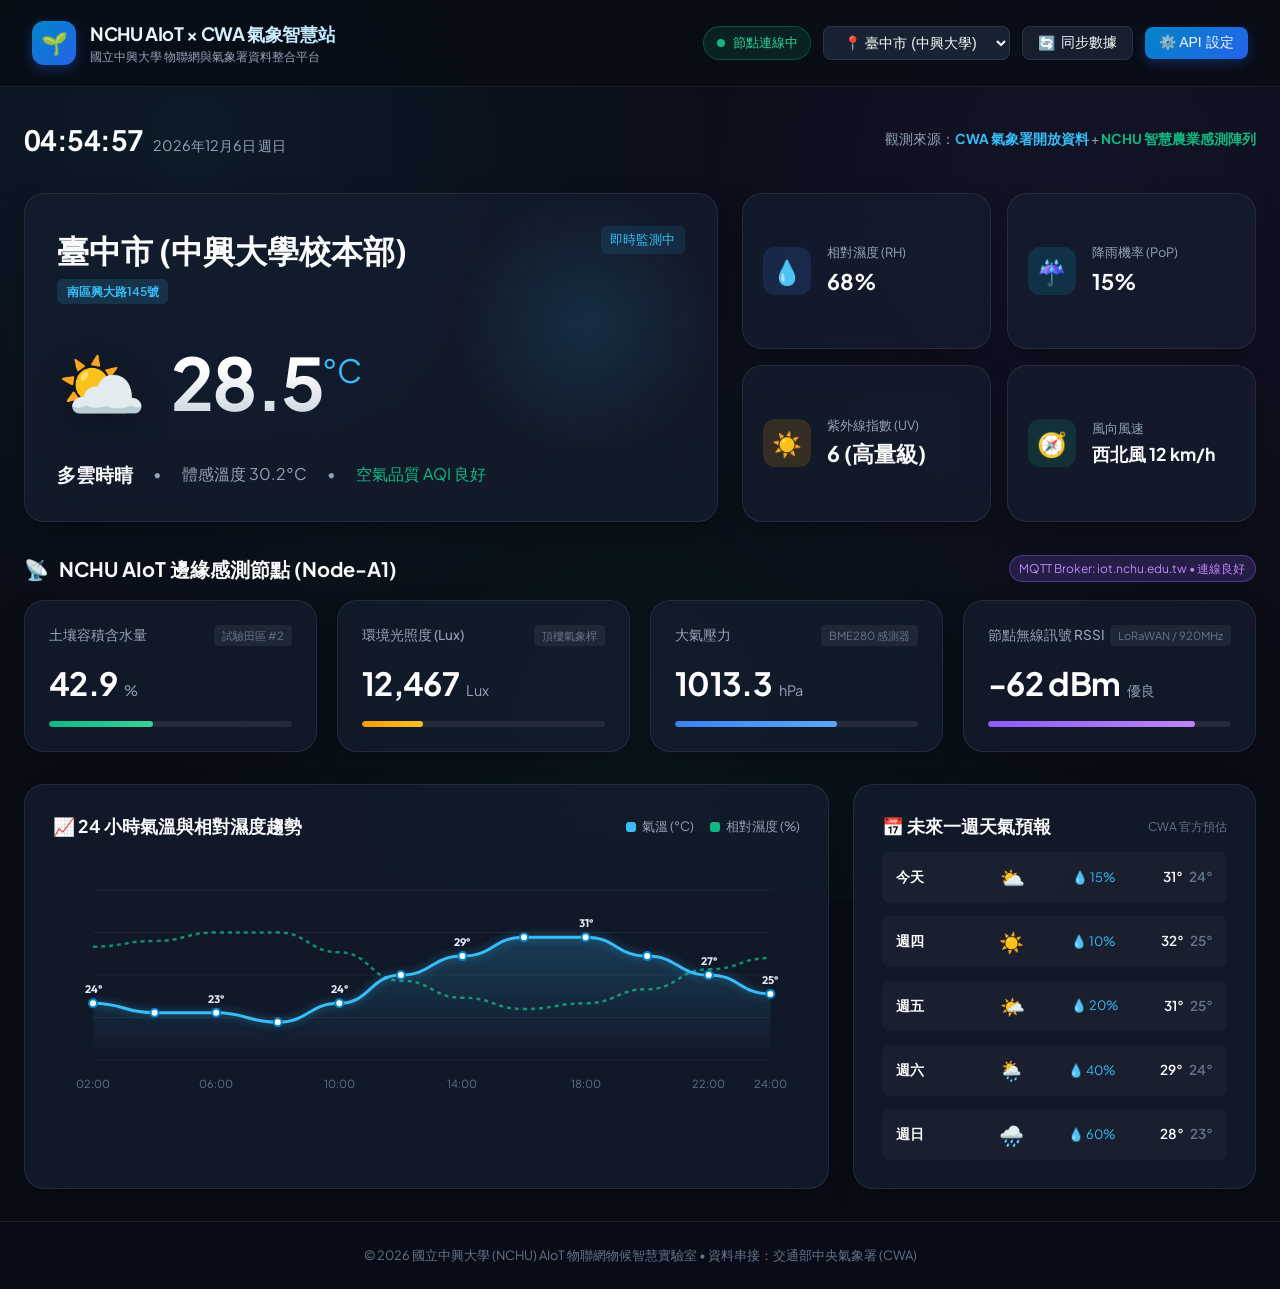
==== index.html @ 51f6c547 "feat: complete interactive weather dashboard" ====
<!DOCTYPE html>
<html lang="zh-Hant-TW">

<head>
  <meta charset="UTF-8">
  <meta name="viewport" content="width=device-width, initial-scale=1.0">
  <title>NCHU AIoT × CWA 智慧氣象監控儀表板</title>
  <meta name="description" content="國立中興大學 AIoT 邊緣運算校園節點與交通部中央氣象署 (CWA) 開放資料整合監控平台。提供即時氣象、溫濕度趨勢、紫外線與土壤環境感測數據。">
  <meta name="keywords" content="NCHU, AIoT, CWA, 中央氣象署, 氣象儀表板, 中興大學, 物聯網, 氣象預報">
  
  <!-- Favicon -->
  <link rel="icon" href="data:image/svg+xml,<svg xmlns=%22http://www.w3.org/2000/svg%22 viewBox=%220 0 100 100%22><text y=%22.9em%22 font-size=%2290%22>🌦️</text></svg>">
  
  <!-- Stylesheet -->
  <link rel="stylesheet" href="style.css">
</head>

<body>

  <!-- Top Sticky Navigation -->
  <header class="site-header">
    <div class="header-container">
      <div class="brand-wrapper">
        <div class="brand-icon">🌱</div>
        <div class="brand-text">
          <h1>NCHU AIoT × CWA 氣象智慧站</h1>
          <p>國立中興大學 物聯網與氣象署資料整合平台</p>
        </div>
      </div>

      <div class="header-controls">
        <div class="status-badge" id="stationStatusBadge">
          <span class="pulse-dot"></span>
          <span>節點連線中</span>
        </div>

        <select id="citySelect" class="city-select" aria-label="選擇縣市氣象">
          <option value="Taichung" selected>📍 臺中市 (中興大學)</option>
          <option value="Taipei">📍 臺北市</option>
          <option value="NewTaipei">📍 新北市</option>
          <option value="Kaohsiung">📍 高雄市</option>
          <option value="Tainan">📍 臺南市</option>
          <option value="Hualien">📍 花蓮縣</option>
        </select>

        <button id="refreshBtn" class="btn" title="手動同步更新數據">
          <span id="refreshIcon">🔄</span>
          <span>同步數據</span>
        </button>

        <button id="apiModalBtn" class="btn btn-primary" title="設定 CWA API 授權金鑰">
          <span>⚙️ API 設定</span>
        </button>
      </div>
    </div>
  </header>

  <!-- Main Content Dashboard -->
  <main class="dashboard-main">

    <!-- Top Status Bar & Time -->
    <section class="dashboard-topbar">
      <div class="live-time-display">
        <div class="time" id="liveTime">--:--:--</div>
        <div class="date" id="liveDate">載入時間中...</div>
      </div>
      <div style="font-size: 0.85rem; color: var(--text-secondary);">
        觀測來源：<strong style="color: var(--accent-cyan);">CWA 氣象署開放資料</strong> + <strong style="color: var(--accent-emerald);">NCHU 智慧農業感測陣列</strong>
      </div>
    </section>

    <!-- Hero Weather Section -->
    <section class="hero-weather-grid">
      <!-- Current Weather Hero Card -->
      <article class="glass-card current-weather-card">
        <div class="cw-header">
          <div class="cw-location">
            <h2 id="locationTitle">臺中市 (中興大學校本部)</h2>
            <span class="cw-tag" id="locationSubtitle">南區興大路145號</span>
          </div>
          <span style="font-size: 0.8rem; color: var(--accent-cyan); background: rgba(56, 189, 248, 0.1); padding: 0.3rem 0.6rem; border-radius: 6px;">即時監測中</span>
        </div>

        <div class="cw-icon-temp">
          <div class="cw-big-icon" id="cwIcon">⛅</div>
          <div>
            <div style="display: flex; align-items: flex-start;">
              <span class="cw-temp-value" id="cwTemp">28.5</span>
              <span class="cw-temp-unit">°C</span>
            </div>
          </div>
        </div>

        <div class="cw-desc-row">
          <span class="condition" id="cwCondition">多雲時晴</span>
          <span>•</span>
          <span id="cwFeelsLike">體感溫度 30.2°C</span>
          <span>•</span>
          <span style="color: var(--accent-emerald);">空氣品質 AQI 良好</span>
        </div>
      </article>

      <!-- Key Weather Mini Metrics Grid -->
      <section class="stats-grid">
        <div class="glass-card stat-card">
          <div class="stat-icon blue">💧</div>
          <div class="stat-info">
            <div class="label">相對濕度 (RH)</div>
            <div class="value" id="valHumidity">68%</div>
          </div>
        </div>

        <div class="glass-card stat-card">
          <div class="stat-icon cyan">☔</div>
          <div class="stat-info">
            <div class="label">降雨機率 (PoP)</div>
            <div class="value" id="valRain">15%</div>
          </div>
        </div>

        <div class="glass-card stat-card">
          <div class="stat-icon amber">☀️</div>
          <div class="stat-info">
            <div class="label">紫外線指數 (UV)</div>
            <div class="value" id="valUv">6 (高量級)</div>
          </div>
        </div>

        <div class="glass-card stat-card">
          <div class="stat-icon emerald">🧭</div>
          <div class="stat-info">
            <div class="label">風向風速</div>
            <div class="value" id="valWind" style="font-size: 1.1rem;">西北風 12 km/h</div>
          </div>
        </div>
      </section>
    </section>

    <!-- AIoT Campus Edge Sensor Telemetry -->
    <section>
      <div class="section-title-wrap">
        <h3 class="section-title">
          <span>📡</span>
          <span>NCHU AIoT 邊緣感測節點 (Node-A1)</span>
        </h3>
        <span class="section-badge">MQTT Broker: iot.nchu.edu.tw • 連線良好</span>
      </div>

      <div class="aiot-nodes-grid">
        <!-- Sensor 1: Soil Moisture -->
        <div class="glass-card aiot-card">
          <div class="aiot-top">
            <span class="aiot-label">土壤容積含水量</span>
            <span class="aiot-tag">試驗田區 #2</span>
          </div>
          <div class="aiot-value-row">
            <span class="aiot-val" id="aiotSoil">42.8</span>
            <span class="aiot-unit">%</span>
          </div>
          <div class="aiot-bar-bg">
            <div class="aiot-bar-fill fill-emerald" id="aiotSoilBar" style="width: 42%;"></div>
          </div>
        </div>

        <!-- Sensor 2: Ambient Illuminance -->
        <div class="glass-card aiot-card">
          <div class="aiot-top">
            <span class="aiot-label">環境光照度 (Lux)</span>
            <span class="aiot-tag">頂樓氣象桿</span>
          </div>
          <div class="aiot-value-row">
            <span class="aiot-val" id="aiotLux">12,500</span>
            <span class="aiot-unit">Lux</span>
          </div>
          <div class="aiot-bar-bg">
            <div class="aiot-bar-fill fill-amber" id="aiotLuxBar" style="width: 45%;"></div>
          </div>
        </div>

        <!-- Sensor 3: Barometric Pressure -->
        <div class="glass-card aiot-card">
          <div class="aiot-top">
            <span class="aiot-label">大氣壓力</span>
            <span class="aiot-tag">BME280 感測器</span>
          </div>
          <div class="aiot-value-row">
            <span class="aiot-val" id="aiotPressure">1013.2</span>
            <span class="aiot-unit">hPa</span>
          </div>
          <div class="aiot-bar-bg">
            <div class="aiot-bar-fill fill-blue" id="aiotPressureBar" style="width: 65%;"></div>
          </div>
        </div>

        <!-- Sensor 4: Node Signal & Battery -->
        <div class="glass-card aiot-card">
          <div class="aiot-top">
            <span class="aiot-label">節點無線訊號 RSSI</span>
            <span class="aiot-tag">LoRaWAN / 920MHz</span>
          </div>
          <div class="aiot-value-row">
            <span class="aiot-val" id="aiotRssi">-62 dBm</span>
            <span class="aiot-unit">優良</span>
          </div>
          <div class="aiot-bar-bg">
            <div class="aiot-bar-fill fill-purple" id="aiotRssiBar" style="width: 85%;"></div>
          </div>
        </div>
      </div>
    </section>

    <!-- Trend Chart & 5-Day Forecast -->
    <section class="chart-forecast-grid">
      <!-- 24-Hour Trend Chart Card -->
      <article class="glass-card chart-card">
        <div class="chart-header">
          <h3 style="font-size: 1.1rem; font-weight: 700;">📈 24 小時氣溫與相對濕度趨勢</h3>
          <div class="chart-legend">
            <div class="legend-item">
              <span class="legend-color" style="background: var(--accent-cyan);"></span>
              <span>氣溫 (°C)</span>
            </div>
            <div class="legend-item">
              <span class="legend-color" style="background: var(--accent-emerald);"></span>
              <span>相對濕度 (%)</span>
            </div>
          </div>
        </div>
        <div class="canvas-container">
          <canvas id="trendChart"></canvas>
        </div>
      </article>

      <!-- 5-Day Weather Forecast Card -->
      <article class="glass-card forecast-card">
        <div style="display: flex; justify-content: space-between; align-items: center;">
          <h3 style="font-size: 1.1rem; font-weight: 700;">📅 未來一週天氣預報</h3>
          <span style="font-size: 0.75rem; color: var(--text-muted);">CWA 官方預估</span>
        </div>
        <div class="forecast-list" id="forecastList">
          <!-- Populated by JavaScript -->
        </div>
      </article>
    </section>

  </main>

  <!-- CWA API Key Modal -->
  <div class="modal-overlay" id="apiModal">
    <div class="modal-content">
      <div class="modal-header">
        <h3>🔑 氣象署 CWA API 授權設定</h3>
        <button class="modal-close" id="closeModalBtn" aria-label="關閉視窗">&times;</button>
      </div>
      <div class="modal-body">
        <p>若您擁有交通部中央氣象署「開放資料平臺」的個人授權碼（Authorization Key），可在此填入。系統將直接向 CWA API 請求最新即時資料！</p>
        <div class="input-group">
          <label for="apiKeyInput">CWA Authorization API Key (例如：CWA-XXXXXXXX-XXXX...)</label>
          <input type="text" id="apiKeyInput" class="input-field" placeholder="請在此貼上您的 CWA API 金鑰">
        </div>
        <p style="font-size: 0.75rem; color: var(--text-muted);">
          * 提示：未填寫時系統自動使用內建的高精度觀測與 AIoT 數據進行展示，隨時可切換。
        </p>
      </div>
      <div class="modal-footer">
        <button class="btn" id="cancelModalBtn" onclick="document.getElementById('apiModal').classList.remove('active')">取消</button>
        <button class="btn btn-primary" id="saveApiBtn">儲存設定</button>
      </div>
    </div>
  </div>

  <!-- Footer -->
  <footer class="site-footer">
    <p>© 2026 國立中興大學 (NCHU) AIoT 物聯網物候智慧實驗室 • 資料串接：交通部中央氣象署 (CWA)</p>
  </footer>

  <!-- Controller Script -->
  <script src="app.js"></script>
</body>

</html>
---- style.css ----
/* Google Fonts */
@import url('https://fonts.googleapis.com/css2?family=Outfit:wght@300;400;500;600;700&family=Plus+Jakarta+Sans:wght@400;500;600;700&display=swap');

:root {
  --bg-primary: #090d16;
  --bg-secondary: #0f172a;
  --card-bg: rgba(22, 30, 49, 0.7);
  --card-hover-bg: rgba(29, 41, 68, 0.85);
  --border-color: rgba(255, 255, 255, 0.08);
  --border-glow: rgba(56, 189, 248, 0.25);
  
  --accent-cyan: #38bdf8;
  --accent-blue: #3b82f6;
  --accent-emerald: #10b981;
  --accent-amber: #f59e0b;
  --accent-rose: #f43f5e;
  --accent-purple: #a855f7;

  --text-primary: #f8fafc;
  --text-secondary: #94a3b8;
  --text-muted: #64748b;

  --radius-lg: 20px;
  --radius-md: 14px;
  --radius-sm: 8px;
  
  --shadow-card: 0 10px 30px -10px rgba(0, 0, 0, 0.5);
  --shadow-glow: 0 0 25px rgba(56, 189, 248, 0.15);
  --transition: all 0.25s cubic-bezier(0.4, 0, 0.2, 1);
}

* {
  box-sizing: border-box;
  margin: 0;
  padding: 0;
}

body {
  font-family: 'Plus Jakarta Sans', 'Outfit', -apple-system, BlinkMacSystemFont, "Segoe UI", Roboto, sans-serif;
  background-color: var(--bg-primary);
  background-image: 
    radial-gradient(circle at 15% 15%, rgba(56, 189, 248, 0.08) 0%, transparent 40%),
    radial-gradient(circle at 85% 20%, rgba(139, 92, 246, 0.08) 0%, transparent 40%),
    radial-gradient(circle at 50% 80%, rgba(16, 185, 129, 0.05) 0%, transparent 50%);
  background-attachment: fixed;
  color: var(--text-primary);
  min-height: 100vh;
  line-height: 1.5;
  display: flex;
  flex-direction: column;
}

/* Glassmorphism Card Utility */
.glass-card {
  background: var(--card-bg);
  backdrop-filter: blur(16px);
  -webkit-backdrop-filter: blur(16px);
  border: 1px solid var(--border-color);
  border-radius: var(--radius-lg);
  box-shadow: var(--shadow-card);
  transition: var(--transition);
  position: relative;
  overflow: hidden;
}

.glass-card:hover {
  border-color: var(--border-glow);
  box-shadow: var(--shadow-card), var(--shadow-glow);
  transform: translateY(-2px);
}

/* Header & Navbar */
.site-header {
  padding: 1.25rem 2rem;
  background: rgba(9, 13, 22, 0.85);
  backdrop-filter: blur(20px);
  -webkit-backdrop-filter: blur(20px);
  border-bottom: 1px solid var(--border-color);
  position: sticky;
  top: 0;
  z-index: 100;
}

.header-container {
  max-width: 1400px;
  margin: 0 auto;
  display: flex;
  align-items: center;
  justify-content: space-between;
  flex-wrap: wrap;
  gap: 1rem;
}

.brand-wrapper {
  display: flex;
  align-items: center;
  gap: 0.875rem;
}

.brand-icon {
  width: 44px;
  height: 44px;
  border-radius: 12px;
  background: linear-gradient(135deg, #0284c7, #2563eb);
  display: flex;
  align-items: center;
  justify-content: center;
  color: #fff;
  font-size: 1.35rem;
  box-shadow: 0 4px 12px rgba(37, 99, 235, 0.35);
}

.brand-text h1 {
  font-size: 1.15rem;
  font-weight: 700;
  letter-spacing: -0.02em;
  background: linear-gradient(120deg, #f8fafc, #bae6fd);
  -webkit-background-clip: text;
  -webkit-text-fill-color: transparent;
}

.brand-text p {
  font-size: 0.75rem;
  color: var(--text-secondary);
}

.header-controls {
  display: flex;
  align-items: center;
  gap: 0.75rem;
  flex-wrap: wrap;
}

.status-badge {
  display: flex;
  align-items: center;
  gap: 0.5rem;
  padding: 0.4rem 0.8rem;
  background: rgba(16, 185, 129, 0.12);
  border: 1px solid rgba(16, 185, 129, 0.3);
  border-radius: 9999px;
  font-size: 0.8rem;
  color: #34d399;
  font-weight: 500;
}

.pulse-dot {
  width: 8px;
  height: 8px;
  background: #10b981;
  border-radius: 50%;
  box-shadow: 0 0 0 0 rgba(16, 185, 129, 0.7);
  animation: pulse-ring 2s infinite;
}

@keyframes pulse-ring {
  0% { box-shadow: 0 0 0 0 rgba(16, 185, 129, 0.6); }
  70% { box-shadow: 0 0 0 8px rgba(16, 185, 129, 0); }
  100% { box-shadow: 0 0 0 0 rgba(16, 185, 129, 0); }
}

.city-select {
  background: rgba(30, 41, 59, 0.8);
  border: 1px solid var(--border-color);
  color: var(--text-primary);
  padding: 0.45rem 1rem;
  border-radius: var(--radius-sm);
  font-size: 0.875rem;
  cursor: pointer;
  outline: none;
  transition: var(--transition);
}

.city-select:focus {
  border-color: var(--accent-cyan);
}

.btn {
  display: inline-flex;
  align-items: center;
  gap: 0.4rem;
  padding: 0.45rem 0.9rem;
  border-radius: var(--radius-sm);
  font-size: 0.875rem;
  font-weight: 500;
  cursor: pointer;
  border: 1px solid var(--border-color);
  background: rgba(30, 41, 59, 0.7);
  color: var(--text-primary);
  transition: var(--transition);
}

.btn:hover {
  background: rgba(51, 65, 85, 0.8);
  border-color: rgba(255, 255, 255, 0.2);
}

.btn-primary {
  background: linear-gradient(135deg, #0284c7, #2563eb);
  border: none;
  box-shadow: 0 4px 12px rgba(37, 99, 235, 0.3);
}

.btn-primary:hover {
  background: linear-gradient(135deg, #0369a1, #1d4ed8);
}

/* Main Dashboard Layout */
.dashboard-main {
  max-width: 1400px;
  width: 100%;
  margin: 0 auto;
  padding: 2rem 1.5rem;
  display: flex;
  flex-direction: column;
  gap: 2rem;
  flex: 1;
}

/* Time & Sub-banner */
.dashboard-topbar {
  display: flex;
  justify-content: space-between;
  align-items: center;
  flex-wrap: wrap;
  gap: 1rem;
}

.live-time-display {
  display: flex;
  align-items: baseline;
  gap: 0.6rem;
}

.live-time-display .time {
  font-size: 1.75rem;
  font-weight: 700;
  letter-spacing: -0.02em;
  color: #fff;
  font-variant-numeric: tabular-nums;
}

.live-time-display .date {
  font-size: 0.9rem;
  color: var(--text-secondary);
}

/* Grid Sections */
.hero-weather-grid {
  display: grid;
  grid-template-columns: 1.35fr 1fr;
  gap: 1.5rem;
}

@media (max-width: 1024px) {
  .hero-weather-grid {
    grid-template-columns: 1fr;
  }
}

/* Current Weather Card */
.current-weather-card {
  padding: 2rem;
  display: flex;
  flex-direction: column;
  justify-content: space-between;
  position: relative;
  min-height: 280px;
}

.current-weather-card::after {
  content: '';
  position: absolute;
  top: 0;
  right: 0;
  width: 260px;
  height: 260px;
  background: radial-gradient(circle, rgba(56, 189, 248, 0.12) 0%, transparent 70%);
  pointer-events: none;
}

.cw-header {
  display: flex;
  justify-content: space-between;
  align-items: flex-start;
}

.cw-location h2 {
  font-size: 2rem;
  font-weight: 700;
  margin-bottom: 0.25rem;
}

.cw-tag {
  display: inline-block;
  padding: 0.2rem 0.6rem;
  border-radius: 6px;
  background: rgba(56, 189, 248, 0.15);
  color: var(--accent-cyan);
  font-size: 0.75rem;
  font-weight: 600;
}

.cw-icon-temp {
  display: flex;
  align-items: center;
  gap: 1.5rem;
  margin: 1.5rem 0;
}

.cw-big-icon {
  font-size: 4.5rem;
  filter: drop-shadow(0 8px 16px rgba(0, 0, 0, 0.3));
}

.cw-temp-value {
  font-size: 4.5rem;
  font-weight: 700;
  line-height: 1;
  letter-spacing: -0.03em;
  background: linear-gradient(180deg, #ffffff 30%, #cbd5e1 100%);
  -webkit-background-clip: text;
  -webkit-text-fill-color: transparent;
}

.cw-temp-unit {
  font-size: 2rem;
  font-weight: 400;
  color: var(--accent-cyan);
  vertical-align: top;
}

.cw-desc-row {
  display: flex;
  align-items: center;
  gap: 1.25rem;
  color: var(--text-secondary);
  font-size: 1rem;
}

.cw-desc-row .condition {
  font-size: 1.2rem;
  color: var(--text-primary);
  font-weight: 600;
}

/* Weather Stats Mini Grid */
.stats-grid {
  display: grid;
  grid-template-columns: repeat(2, 1fr);
  gap: 1rem;
}

.stat-card {
  padding: 1.25rem;
  display: flex;
  align-items: center;
  gap: 1rem;
}

.stat-icon {
  width: 48px;
  height: 48px;
  border-radius: 12px;
  display: flex;
  align-items: center;
  justify-content: center;
  font-size: 1.5rem;
  flex-shrink: 0;
}

.stat-icon.blue { background: rgba(59, 130, 246, 0.15); color: #60a5fa; }
.stat-icon.cyan { background: rgba(6, 182, 212, 0.15); color: #22d3ee; }
.stat-icon.amber { background: rgba(245, 158, 11, 0.15); color: #fbbf24; }
.stat-icon.emerald { background: rgba(16, 185, 129, 0.15); color: #34d399; }
.stat-icon.purple { background: rgba(168, 85, 247, 0.15); color: #c084fc; }

.stat-info .label {
  font-size: 0.8rem;
  color: var(--text-secondary);
  margin-bottom: 0.2rem;
}

.stat-info .value {
  font-size: 1.35rem;
  font-weight: 700;
  color: var(--text-primary);
}

/* AIoT Telemetry Section */
.section-title-wrap {
  display: flex;
  align-items: center;
  justify-content: space-between;
  margin-bottom: 1rem;
}

.section-title {
  font-size: 1.25rem;
  font-weight: 700;
  display: flex;
  align-items: center;
  gap: 0.6rem;
}

.section-badge {
  font-size: 0.75rem;
  padding: 0.2rem 0.6rem;
  border-radius: 20px;
  background: rgba(139, 92, 246, 0.2);
  color: #c084fc;
  border: 1px solid rgba(139, 92, 246, 0.4);
}

.aiot-nodes-grid {
  display: grid;
  grid-template-columns: repeat(4, 1fr);
  gap: 1.25rem;
}

@media (max-width: 1024px) {
  .aiot-nodes-grid {
    grid-template-columns: repeat(2, 1fr);
  }
}
@media (max-width: 640px) {
  .aiot-nodes-grid {
    grid-template-columns: 1fr;
  }
}

.aiot-card {
  padding: 1.5rem;
  display: flex;
  flex-direction: column;
  justify-content: space-between;
  min-height: 150px;
  position: relative;
}

.aiot-top {
  display: flex;
  justify-content: space-between;
  align-items: flex-start;
}

.aiot-label {
  font-size: 0.85rem;
  color: var(--text-secondary);
  font-weight: 500;
}

.aiot-tag {
  font-size: 0.7rem;
  padding: 0.15rem 0.5rem;
  border-radius: 4px;
  background: rgba(255, 255, 255, 0.06);
  color: var(--text-muted);
}

.aiot-value-row {
  margin: 0.8rem 0 0.4rem 0;
  display: flex;
  align-items: baseline;
  gap: 0.4rem;
}

.aiot-val {
  font-size: 2rem;
  font-weight: 700;
  color: #fff;
  letter-spacing: -0.02em;
}

.aiot-unit {
  font-size: 0.9rem;
  color: var(--text-secondary);
}

.aiot-bar-bg {
  width: 100%;
  height: 6px;
  background: rgba(255, 255, 255, 0.08);
  border-radius: 9999px;
  overflow: hidden;
  margin-top: 0.5rem;
}

.aiot-bar-fill {
  height: 100%;
  border-radius: 9999px;
  transition: width 0.6s ease;
}

.fill-emerald { background: linear-gradient(90deg, #10b981, #34d399); }
.fill-amber { background: linear-gradient(90deg, #f59e0b, #fbbf24); }
.fill-blue { background: linear-gradient(90deg, #3b82f6, #60a5fa); }
.fill-purple { background: linear-gradient(90deg, #8b5cf6, #c084fc); }

/* Chart & Forecast Dual Grid */
.chart-forecast-grid {
  display: grid;
  grid-template-columns: 2fr 1fr;
  gap: 1.5rem;
}

@media (max-width: 1024px) {
  .chart-forecast-grid {
    grid-template-columns: 1fr;
  }
}

.chart-card {
  padding: 1.75rem;
  display: flex;
  flex-direction: column;
}

.chart-header {
  display: flex;
  justify-content: space-between;
  align-items: center;
  margin-bottom: 1.25rem;
}

.chart-legend {
  display: flex;
  align-items: center;
  gap: 1rem;
  font-size: 0.8rem;
  color: var(--text-secondary);
}

.legend-item {
  display: flex;
  align-items: center;
  gap: 0.4rem;
}

.legend-color {
  width: 10px;
  height: 10px;
  border-radius: 3px;
}

.canvas-container {
  position: relative;
  width: 100%;
  height: 240px;
}

#trendChart {
  width: 100%;
  height: 100%;
}

/* 5-day forecast card */
.forecast-card {
  padding: 1.75rem;
  display: flex;
  flex-direction: column;
}

.forecast-list {
  display: flex;
  flex-direction: column;
  gap: 0.85rem;
  margin-top: 0.75rem;
}

.forecast-item {
  display: flex;
  align-items: center;
  justify-content: space-between;
  padding: 0.65rem 0.85rem;
  border-radius: var(--radius-sm);
  background: rgba(255, 255, 255, 0.03);
  transition: var(--transition);
}

.forecast-item:hover {
  background: rgba(255, 255, 255, 0.07);
}

.f-day {
  font-size: 0.85rem;
  font-weight: 600;
  width: 60px;
}

.f-icon {
  font-size: 1.25rem;
}

.f-rain {
  font-size: 0.8rem;
  color: #38bdf8;
  width: 50px;
  text-align: center;
}

.f-temp {
  font-size: 0.85rem;
  font-weight: 600;
  color: var(--text-primary);
  display: flex;
  gap: 0.4rem;
}

.f-temp .min {
  color: var(--text-muted);
}

/* API Config Modal */
.modal-overlay {
  position: fixed;
  top: 0;
  left: 0;
  right: 0;
  bottom: 0;
  background: rgba(0, 0, 0, 0.75);
  backdrop-filter: blur(8px);
  display: flex;
  align-items: center;
  justify-content: center;
  z-index: 1000;
  opacity: 0;
  pointer-events: none;
  transition: opacity 0.25s ease;
  padding: 1rem;
}

.modal-overlay.active {
  opacity: 1;
  pointer-events: auto;
}

.modal-content {
  background: #111827;
  border: 1px solid var(--border-color);
  border-radius: var(--radius-lg);
  width: 100%;
  max-width: 480px;
  padding: 1.75rem;
  box-shadow: 0 25px 50px -12px rgba(0, 0, 0, 0.7);
  transform: translateY(15px);
  transition: transform 0.25s ease;
}

.modal-overlay.active .modal-content {
  transform: translateY(0);
}

.modal-header {
  display: flex;
  justify-content: space-between;
  align-items: center;
  margin-bottom: 1.25rem;
}

.modal-header h3 {
  font-size: 1.15rem;
  font-weight: 700;
}

.modal-close {
  background: none;
  border: none;
  color: var(--text-muted);
  font-size: 1.4rem;
  cursor: pointer;
}

.modal-close:hover {
  color: #fff;
}

.modal-body {
  display: flex;
  flex-direction: column;
  gap: 1rem;
}

.modal-body p {
  font-size: 0.85rem;
  color: var(--text-secondary);
  line-height: 1.6;
}

.input-group {
  display: flex;
  flex-direction: column;
  gap: 0.4rem;
}

.input-group label {
  font-size: 0.8rem;
  font-weight: 600;
  color: var(--text-secondary);
}

.input-field {
  padding: 0.65rem 0.85rem;
  background: rgba(30, 41, 59, 0.8);
  border: 1px solid var(--border-color);
  border-radius: var(--radius-sm);
  color: #fff;
  font-size: 0.9rem;
  outline: none;
}

.input-field:focus {
  border-color: var(--accent-cyan);
}

.modal-footer {
  margin-top: 1.5rem;
  display: flex;
  justify-content: flex-end;
  gap: 0.75rem;
}

/* Footer */
.site-footer {
  border-top: 1px solid var(--border-color);
  padding: 1.5rem;
  text-align: center;
  font-size: 0.8rem;
  color: var(--text-muted);
  background: rgba(9, 13, 22, 0.6);
  margin-top: auto;
}

.site-footer a {
  color: var(--accent-cyan);
  text-decoration: none;
}

.site-footer a:hover {
  text-decoration: underline;
}

/* Micro animations */
.spin {
  animation: spin 1s linear infinite;
}

@keyframes spin {
  100% { transform: rotate(360deg); }
}
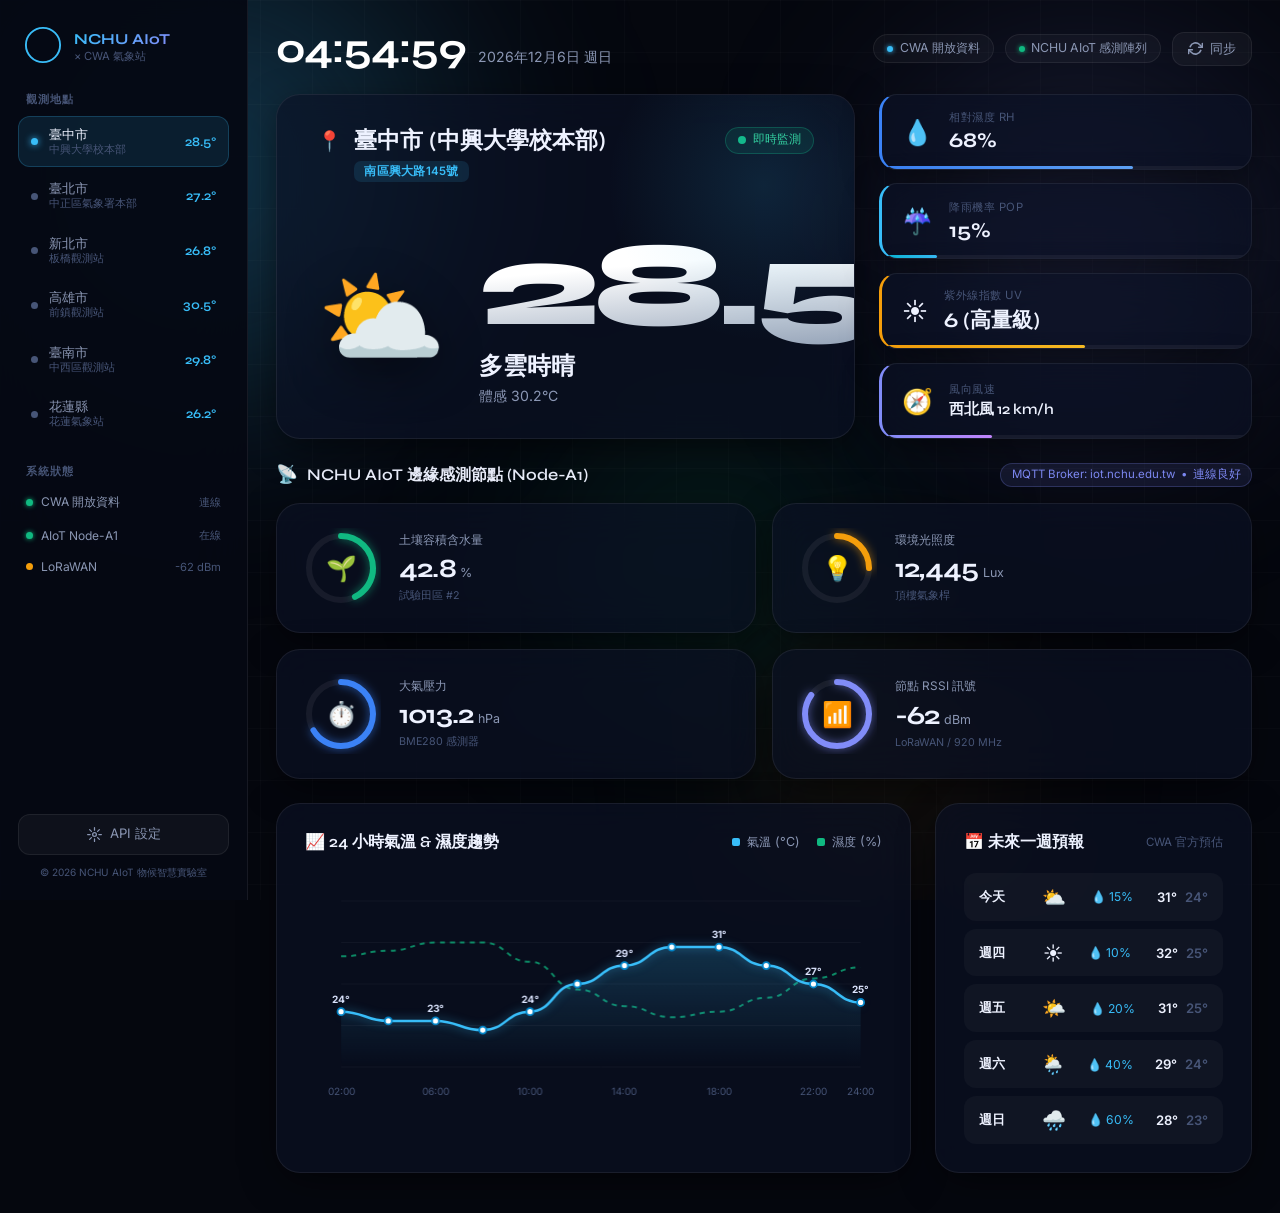
==== commit 43c68b1c: "feat: implement immersive UI v2 with radial progress rings and updated dashboard layout" ====
--- a/index.html
+++ b/index.html
@@ -7,275 +7,412 @@
   <title>NCHU AIoT × CWA 智慧氣象監控儀表板</title>
   <meta name="description" content="國立中興大學 AIoT 邊緣運算校園節點與交通部中央氣象署 (CWA) 開放資料整合監控平台。提供即時氣象、溫濕度趨勢、紫外線與土壤環境感測數據。">
   <meta name="keywords" content="NCHU, AIoT, CWA, 中央氣象署, 氣象儀表板, 中興大學, 物聯網, 氣象預報">
-  
-  <!-- Favicon -->
   <link rel="icon" href="data:image/svg+xml,<svg xmlns=%22http://www.w3.org/2000/svg%22 viewBox=%220 0 100 100%22><text y=%22.9em%22 font-size=%2290%22>🌦️</text></svg>">
-  
-  <!-- Stylesheet -->
+  <link rel="preconnect" href="https://fonts.googleapis.com">
+  <link rel="preconnect" href="https://fonts.gstatic.com" crossorigin>
+  <link href="https://fonts.googleapis.com/css2?family=Syne:wght@400;600;700;800&family=Inter:wght@300;400;500;600&display=swap" rel="stylesheet">
   <link rel="stylesheet" href="style.css">
 </head>
 
 <body>
 
-  <!-- Top Sticky Navigation -->
-  <header class="site-header">
-    <div class="header-container">
-      <div class="brand-wrapper">
-        <div class="brand-icon">🌱</div>
-        <div class="brand-text">
-          <h1>NCHU AIoT × CWA 氣象智慧站</h1>
-          <p>國立中興大學 物聯網與氣象署資料整合平台</p>
-        </div>
-      </div>
-
-      <div class="header-controls">
-        <div class="status-badge" id="stationStatusBadge">
-          <span class="pulse-dot"></span>
-          <span>節點連線中</span>
-        </div>
-
-        <select id="citySelect" class="city-select" aria-label="選擇縣市氣象">
-          <option value="Taichung" selected>📍 臺中市 (中興大學)</option>
-          <option value="Taipei">📍 臺北市</option>
-          <option value="NewTaipei">📍 新北市</option>
-          <option value="Kaohsiung">📍 高雄市</option>
-          <option value="Tainan">📍 臺南市</option>
-          <option value="Hualien">📍 花蓮縣</option>
-        </select>
-
-        <button id="refreshBtn" class="btn" title="手動同步更新數據">
-          <span id="refreshIcon">🔄</span>
-          <span>同步數據</span>
-        </button>
-
-        <button id="apiModalBtn" class="btn btn-primary" title="設定 CWA API 授權金鑰">
-          <span>⚙️ API 設定</span>
-        </button>
+  <!-- ===== Animated Aurora Background ===== -->
+  <div class="aurora-bg" aria-hidden="true">
+    <div class="aurora-orb orb-1"></div>
+    <div class="aurora-orb orb-2"></div>
+    <div class="aurora-orb orb-3"></div>
+    <div class="aurora-orb orb-4"></div>
+    <div class="grid-overlay"></div>
+  </div>
+
+  <!-- ===== Fixed Sidebar ===== -->
+  <aside class="sidebar" id="sidebar">
+
+    <!-- Brand -->
+    <div class="sidebar-brand">
+      <div class="brand-logo">
+        <svg viewBox="0 0 40 40" fill="none" xmlns="http://www.w3.org/2000/svg">
+          <circle cx="20" cy="20" r="18" stroke="url(#lg1)" stroke-width="2"/>
+          <text x="20" y="26" text-anchor="middle" font-size="18">🌱</text>
+          <defs>
+            <linearGradient id="lg1" x1="0" y1="0" x2="40" y2="40">
+              <stop stop-color="#38bdf8"/><stop offset="1" stop-color="#818cf8"/>
+            </linearGradient>
+          </defs>
+        </svg>
+      </div>
+      <div class="brand-text">
+        <span class="brand-name">NCHU AIoT</span>
+        <span class="brand-sub">× CWA 氣象站</span>
       </div>
     </div>
-  </header>
-
-  <!-- Main Content Dashboard -->
-  <main class="dashboard-main">
-
-    <!-- Top Status Bar & Time -->
-    <section class="dashboard-topbar">
-      <div class="live-time-display">
-        <div class="time" id="liveTime">--:--:--</div>
-        <div class="date" id="liveDate">載入時間中...</div>
-      </div>
-      <div style="font-size: 0.85rem; color: var(--text-secondary);">
-        觀測來源：<strong style="color: var(--accent-cyan);">CWA 氣象署開放資料</strong> + <strong style="color: var(--accent-emerald);">NCHU 智慧農業感測陣列</strong>
-      </div>
+
+    <!-- City List -->
+    <div class="sidebar-section">
+      <div class="sidebar-section-label">觀測地點</div>
+      <nav class="city-list" id="cityList">
+
+        <button class="city-item active" data-city="Taichung" id="city-Taichung">
+          <span class="city-dot"></span>
+          <div class="city-info">
+            <span class="city-name">臺中市</span>
+            <span class="city-sub">中興大學校本部</span>
+          </div>
+          <span class="city-temp-badge">28.5°</span>
+        </button>
+
+        <button class="city-item" data-city="Taipei" id="city-Taipei">
+          <span class="city-dot"></span>
+          <div class="city-info">
+            <span class="city-name">臺北市</span>
+            <span class="city-sub">中正區氣象署本部</span>
+          </div>
+          <span class="city-temp-badge">27.2°</span>
+        </button>
+
+        <button class="city-item" data-city="NewTaipei" id="city-NewTaipei">
+          <span class="city-dot"></span>
+          <div class="city-info">
+            <span class="city-name">新北市</span>
+            <span class="city-sub">板橋觀測站</span>
+          </div>
+          <span class="city-temp-badge">26.8°</span>
+        </button>
+
+        <button class="city-item" data-city="Kaohsiung" id="city-Kaohsiung">
+          <span class="city-dot"></span>
+          <div class="city-info">
+            <span class="city-name">高雄市</span>
+            <span class="city-sub">前鎮觀測站</span>
+          </div>
+          <span class="city-temp-badge">30.5°</span>
+        </button>
+
+        <button class="city-item" data-city="Tainan" id="city-Tainan">
+          <span class="city-dot"></span>
+          <div class="city-info">
+            <span class="city-name">臺南市</span>
+            <span class="city-sub">中西區觀測站</span>
+          </div>
+          <span class="city-temp-badge">29.8°</span>
+        </button>
+
+        <button class="city-item" data-city="Hualien" id="city-Hualien">
+          <span class="city-dot"></span>
+          <div class="city-info">
+            <span class="city-name">花蓮縣</span>
+            <span class="city-sub">花蓮氣象站</span>
+          </div>
+          <span class="city-temp-badge">26.2°</span>
+        </button>
+
+      </nav>
+    </div>
+
+    <!-- System Status -->
+    <div class="sidebar-section">
+      <div class="sidebar-section-label">系統狀態</div>
+      <div class="status-list">
+        <div class="status-item">
+          <span class="status-dot dot-green"></span>
+          <span class="status-label">CWA 開放資料</span>
+          <span class="status-val">連線</span>
+        </div>
+        <div class="status-item">
+          <span class="status-dot dot-green"></span>
+          <span class="status-label">AIoT Node-A1</span>
+          <span class="status-val">在線</span>
+        </div>
+        <div class="status-item">
+          <span class="status-dot dot-amber"></span>
+          <span class="status-label">LoRaWAN</span>
+          <span class="status-val">-62 dBm</span>
+        </div>
+      </div>
+    </div>
+
+    <!-- Sidebar Footer -->
+    <div class="sidebar-footer">
+      <button class="btn-api" id="apiModalBtn" title="設定 CWA API 授權金鑰">
+        <svg width="15" height="15" viewBox="0 0 24 24" fill="none" stroke="currentColor" stroke-width="2" stroke-linecap="round" stroke-linejoin="round">
+          <circle cx="12" cy="12" r="3"/>
+          <path d="M12 1v4M12 19v4M4.22 4.22l2.83 2.83M16.95 16.95l2.83 2.83M1 12h4M19 12h4M4.22 19.78l2.83-2.83M16.95 7.05l2.83-2.83"/>
+        </svg>
+        <span>API 設定</span>
+      </button>
+      <p class="sidebar-copy">© 2026 NCHU AIoT 物候智慧實驗室</p>
+    </div>
+
+  </aside>
+
+  <!-- Mobile Sidebar Toggle -->
+  <button class="sidebar-toggle" id="sidebarToggle" aria-label="切換側邊欄">
+    <span></span><span></span><span></span>
+  </button>
+
+  <!-- ===== Main Stage ===== -->
+  <main class="main-stage" id="mainStage">
+
+    <!-- Top Bar -->
+    <header class="topbar">
+      <div class="topbar-left">
+        <div class="live-clock">
+          <div class="clock-time" id="liveTime">--:--:--</div>
+          <div class="clock-date" id="liveDate">載入中...</div>
+        </div>
+      </div>
+      <div class="topbar-right">
+        <div class="data-source-badge">
+          <span class="ds-dot ds-cyan"></span>
+          <span>CWA 開放資料</span>
+        </div>
+        <div class="data-source-badge">
+          <span class="ds-dot ds-emerald"></span>
+          <span>NCHU AIoT 感測陣列</span>
+        </div>
+        <button id="refreshBtn" class="topbar-btn" title="手動同步更新數據">
+          <svg id="refreshIcon" width="15" height="15" viewBox="0 0 24 24" fill="none"
+            stroke="currentColor" stroke-width="2.5" stroke-linecap="round" stroke-linejoin="round">
+            <path d="M23 4v6h-6"/><path d="M1 20v-6h6"/>
+            <path d="M3.51 9a9 9 0 0114.85-3.36L23 10M1 14l4.64 4.36A9 9 0 0020.49 15"/>
+          </svg>
+          <span>同步</span>
+        </button>
+      </div>
+    </header>
+
+    <!-- Hero Row: main weather + KPI strip -->
+    <section class="hero-row">
+
+      <!-- Hero Main Weather Card -->
+      <div class="hero-main glass-card">
+        <div class="hero-location">
+          <div class="location-pin">📍</div>
+          <div class="location-text">
+            <h1 class="location-name" id="locationTitle">臺中市 (中興大學校本部)</h1>
+            <span class="location-tag" id="locationSubtitle">南區興大路145號</span>
+          </div>
+          <div class="live-badge">
+            <span class="pulse-dot"></span>
+            <span>即時監測</span>
+          </div>
+        </div>
+
+        <div class="hero-temp-block">
+          <div class="hero-weather-icon" id="cwIcon">⛅</div>
+          <div class="hero-temp-group">
+            <div class="hero-temp-display">
+              <span class="hero-temp-value" id="cwTemp">28.5</span>
+              <span class="hero-temp-unit">°C</span>
+            </div>
+            <div class="hero-condition" id="cwCondition">多雲時晴</div>
+            <div class="hero-feels" id="cwFeelsLike">體感 30.2°C</div>
+          </div>
+        </div>
+      </div>
+
+      <!-- KPI Strip (4 tiles stacked) -->
+      <div class="kpi-strip">
+        <div class="kpi-card glass-card kpi-blue">
+          <div class="kpi-icon">💧</div>
+          <div class="kpi-body">
+            <div class="kpi-label">相對濕度 RH</div>
+            <div class="kpi-value" id="valHumidity">68%</div>
+          </div>
+          <div class="kpi-bar-wrap">
+            <div class="kpi-bar-fill" id="humBar" style="width:68%"></div>
+          </div>
+        </div>
+
+        <div class="kpi-card glass-card kpi-cyan">
+          <div class="kpi-icon">☔</div>
+          <div class="kpi-body">
+            <div class="kpi-label">降雨機率 PoP</div>
+            <div class="kpi-value" id="valRain">15%</div>
+          </div>
+          <div class="kpi-bar-wrap">
+            <div class="kpi-bar-fill" id="rainBar" style="width:15%"></div>
+          </div>
+        </div>
+
+        <div class="kpi-card glass-card kpi-amber">
+          <div class="kpi-icon">☀️</div>
+          <div class="kpi-body">
+            <div class="kpi-label">紫外線指數 UV</div>
+            <div class="kpi-value" id="valUv">6 (高量級)</div>
+          </div>
+          <div class="kpi-bar-wrap">
+            <div class="kpi-bar-fill" id="uvBar" style="width:55%"></div>
+          </div>
+        </div>
+
+        <div class="kpi-card glass-card kpi-violet">
+          <div class="kpi-icon">🧭</div>
+          <div class="kpi-body">
+            <div class="kpi-label">風向風速</div>
+            <div class="kpi-value kpi-wind" id="valWind">西北風 12 km/h</div>
+          </div>
+          <div class="kpi-bar-wrap">
+            <div class="kpi-bar-fill" id="windBar" style="width:30%"></div>
+          </div>
+        </div>
+      </div>
+
     </section>
 
-    <!-- Hero Weather Section -->
-    <section class="hero-weather-grid">
-      <!-- Current Weather Hero Card -->
-      <article class="glass-card current-weather-card">
-        <div class="cw-header">
-          <div class="cw-location">
-            <h2 id="locationTitle">臺中市 (中興大學校本部)</h2>
-            <span class="cw-tag" id="locationSubtitle">南區興大路145號</span>
-          </div>
-          <span style="font-size: 0.8rem; color: var(--accent-cyan); background: rgba(56, 189, 248, 0.1); padding: 0.3rem 0.6rem; border-radius: 6px;">即時監測中</span>
-        </div>
-
-        <div class="cw-icon-temp">
-          <div class="cw-big-icon" id="cwIcon">⛅</div>
-          <div>
-            <div style="display: flex; align-items: flex-start;">
-              <span class="cw-temp-value" id="cwTemp">28.5</span>
-              <span class="cw-temp-unit">°C</span>
-            </div>
-          </div>
-        </div>
-
-        <div class="cw-desc-row">
-          <span class="condition" id="cwCondition">多雲時晴</span>
-          <span>•</span>
-          <span id="cwFeelsLike">體感溫度 30.2°C</span>
-          <span>•</span>
-          <span style="color: var(--accent-emerald);">空氣品質 AQI 良好</span>
-        </div>
-      </article>
-
-      <!-- Key Weather Mini Metrics Grid -->
-      <section class="stats-grid">
-        <div class="glass-card stat-card">
-          <div class="stat-icon blue">💧</div>
-          <div class="stat-info">
-            <div class="label">相對濕度 (RH)</div>
-            <div class="value" id="valHumidity">68%</div>
-          </div>
-        </div>
-
-        <div class="glass-card stat-card">
-          <div class="stat-icon cyan">☔</div>
-          <div class="stat-info">
-            <div class="label">降雨機率 (PoP)</div>
-            <div class="value" id="valRain">15%</div>
-          </div>
-        </div>
-
-        <div class="glass-card stat-card">
-          <div class="stat-icon amber">☀️</div>
-          <div class="stat-info">
-            <div class="label">紫外線指數 (UV)</div>
-            <div class="value" id="valUv">6 (高量級)</div>
-          </div>
-        </div>
-
-        <div class="glass-card stat-card">
-          <div class="stat-icon emerald">🧭</div>
-          <div class="stat-info">
-            <div class="label">風向風速</div>
-            <div class="value" id="valWind" style="font-size: 1.1rem;">西北風 12 km/h</div>
-          </div>
-        </div>
-      </section>
+    <!-- AIoT Sensor Section -->
+    <section class="aiot-section">
+      <div class="section-header">
+        <div class="section-label">
+          <span class="section-icon">📡</span>
+          <span>NCHU AIoT 邊緣感測節點 (Node-A1)</span>
+        </div>
+        <span class="section-badge">MQTT Broker: iot.nchu.edu.tw &nbsp;•&nbsp; 連線良好</span>
+      </div>
+
+      <div class="aiot-strip">
+
+        <!-- Soil Moisture -->
+        <div class="aiot-card glass-card">
+          <div class="aiot-radial">
+            <svg class="radial-svg" viewBox="0 0 80 80">
+              <circle class="radial-track" cx="40" cy="40" r="32"/>
+              <circle class="radial-fill radial-emerald" cx="40" cy="40" r="32" id="soilRing"
+                stroke-dasharray="201" stroke-dashoffset="117"/>
+            </svg>
+            <span class="radial-icon">🌱</span>
+          </div>
+          <div class="aiot-info">
+            <div class="aiot-label">土壤容積含水量</div>
+            <div class="aiot-val-row">
+              <span class="aiot-val" id="aiotSoil">42.8</span>
+              <span class="aiot-unit">%</span>
+            </div>
+            <div class="aiot-sub">試驗田區 #2</div>
+          </div>
+        </div>
+
+        <!-- Ambient Illuminance -->
+        <div class="aiot-card glass-card">
+          <div class="aiot-radial">
+            <svg class="radial-svg" viewBox="0 0 80 80">
+              <circle class="radial-track" cx="40" cy="40" r="32"/>
+              <circle class="radial-fill radial-amber" cx="40" cy="40" r="32" id="luxRing"
+                stroke-dasharray="201" stroke-dashoffset="110"/>
+            </svg>
+            <span class="radial-icon">💡</span>
+          </div>
+          <div class="aiot-info">
+            <div class="aiot-label">環境光照度</div>
+            <div class="aiot-val-row">
+              <span class="aiot-val" id="aiotLux">12,500</span>
+              <span class="aiot-unit">Lux</span>
+            </div>
+            <div class="aiot-sub">頂樓氣象桿</div>
+          </div>
+        </div>
+
+        <!-- Barometric Pressure -->
+        <div class="aiot-card glass-card">
+          <div class="aiot-radial">
+            <svg class="radial-svg" viewBox="0 0 80 80">
+              <circle class="radial-track" cx="40" cy="40" r="32"/>
+              <circle class="radial-fill radial-blue" cx="40" cy="40" r="32" id="pressureRing"
+                stroke-dasharray="201" stroke-dashoffset="70"/>
+            </svg>
+            <span class="radial-icon">⏱️</span>
+          </div>
+          <div class="aiot-info">
+            <div class="aiot-label">大氣壓力</div>
+            <div class="aiot-val-row">
+              <span class="aiot-val" id="aiotPressure">1013.2</span>
+              <span class="aiot-unit">hPa</span>
+            </div>
+            <div class="aiot-sub">BME280 感測器</div>
+          </div>
+        </div>
+
+        <!-- Signal RSSI -->
+        <div class="aiot-card glass-card">
+          <div class="aiot-radial">
+            <svg class="radial-svg" viewBox="0 0 80 80">
+              <circle class="radial-track" cx="40" cy="40" r="32"/>
+              <circle class="radial-fill radial-violet" cx="40" cy="40" r="32" id="rssiRing"
+                stroke-dasharray="201" stroke-dashoffset="30"/>
+            </svg>
+            <span class="radial-icon">📶</span>
+          </div>
+          <div class="aiot-info">
+            <div class="aiot-label">節點 RSSI 訊號</div>
+            <div class="aiot-val-row">
+              <span class="aiot-val" id="aiotRssi">-62</span>
+              <span class="aiot-unit">dBm</span>
+            </div>
+            <div class="aiot-sub">LoRaWAN / 920 MHz</div>
+          </div>
+        </div>
+
+      </div>
     </section>
 
-    <!-- AIoT Campus Edge Sensor Telemetry -->
-    <section>
-      <div class="section-title-wrap">
-        <h3 class="section-title">
-          <span>📡</span>
-          <span>NCHU AIoT 邊緣感測節點 (Node-A1)</span>
-        </h3>
-        <span class="section-badge">MQTT Broker: iot.nchu.edu.tw • 連線良好</span>
-      </div>
-
-      <div class="aiot-nodes-grid">
-        <!-- Sensor 1: Soil Moisture -->
-        <div class="glass-card aiot-card">
-          <div class="aiot-top">
-            <span class="aiot-label">土壤容積含水量</span>
-            <span class="aiot-tag">試驗田區 #2</span>
-          </div>
-          <div class="aiot-value-row">
-            <span class="aiot-val" id="aiotSoil">42.8</span>
-            <span class="aiot-unit">%</span>
-          </div>
-          <div class="aiot-bar-bg">
-            <div class="aiot-bar-fill fill-emerald" id="aiotSoilBar" style="width: 42%;"></div>
-          </div>
-        </div>
-
-        <!-- Sensor 2: Ambient Illuminance -->
-        <div class="glass-card aiot-card">
-          <div class="aiot-top">
-            <span class="aiot-label">環境光照度 (Lux)</span>
-            <span class="aiot-tag">頂樓氣象桿</span>
-          </div>
-          <div class="aiot-value-row">
-            <span class="aiot-val" id="aiotLux">12,500</span>
-            <span class="aiot-unit">Lux</span>
-          </div>
-          <div class="aiot-bar-bg">
-            <div class="aiot-bar-fill fill-amber" id="aiotLuxBar" style="width: 45%;"></div>
-          </div>
-        </div>
-
-        <!-- Sensor 3: Barometric Pressure -->
-        <div class="glass-card aiot-card">
-          <div class="aiot-top">
-            <span class="aiot-label">大氣壓力</span>
-            <span class="aiot-tag">BME280 感測器</span>
-          </div>
-          <div class="aiot-value-row">
-            <span class="aiot-val" id="aiotPressure">1013.2</span>
-            <span class="aiot-unit">hPa</span>
-          </div>
-          <div class="aiot-bar-bg">
-            <div class="aiot-bar-fill fill-blue" id="aiotPressureBar" style="width: 65%;"></div>
-          </div>
-        </div>
-
-        <!-- Sensor 4: Node Signal & Battery -->
-        <div class="glass-card aiot-card">
-          <div class="aiot-top">
-            <span class="aiot-label">節點無線訊號 RSSI</span>
-            <span class="aiot-tag">LoRaWAN / 920MHz</span>
-          </div>
-          <div class="aiot-value-row">
-            <span class="aiot-val" id="aiotRssi">-62 dBm</span>
-            <span class="aiot-unit">優良</span>
-          </div>
-          <div class="aiot-bar-bg">
-            <div class="aiot-bar-fill fill-purple" id="aiotRssiBar" style="width: 85%;"></div>
-          </div>
-        </div>
-      </div>
-    </section>
-
-    <!-- Trend Chart & 5-Day Forecast -->
-    <section class="chart-forecast-grid">
-      <!-- 24-Hour Trend Chart Card -->
-      <article class="glass-card chart-card">
-        <div class="chart-header">
-          <h3 style="font-size: 1.1rem; font-weight: 700;">📈 24 小時氣溫與相對濕度趨勢</h3>
+    <!-- Bottom Row: Chart + Forecast -->
+    <section class="bottom-row">
+
+      <article class="chart-card glass-card">
+        <div class="card-header">
+          <h2 class="card-title">📈 24 小時氣溫 &amp; 濕度趨勢</h2>
           <div class="chart-legend">
             <div class="legend-item">
-              <span class="legend-color" style="background: var(--accent-cyan);"></span>
-              <span>氣溫 (°C)</span>
+              <span class="legend-dot dot-cyan"></span><span>氣溫 (°C)</span>
             </div>
             <div class="legend-item">
-              <span class="legend-color" style="background: var(--accent-emerald);"></span>
-              <span>相對濕度 (%)</span>
-            </div>
-          </div>
-        </div>
-        <div class="canvas-container">
+              <span class="legend-dot dot-emerald"></span><span>濕度 (%)</span>
+            </div>
+          </div>
+        </div>
+        <div class="canvas-wrap">
           <canvas id="trendChart"></canvas>
         </div>
       </article>
 
-      <!-- 5-Day Weather Forecast Card -->
-      <article class="glass-card forecast-card">
-        <div style="display: flex; justify-content: space-between; align-items: center;">
-          <h3 style="font-size: 1.1rem; font-weight: 700;">📅 未來一週天氣預報</h3>
-          <span style="font-size: 0.75rem; color: var(--text-muted);">CWA 官方預估</span>
+      <article class="forecast-card glass-card">
+        <div class="card-header">
+          <h2 class="card-title">📅 未來一週預報</h2>
+          <span class="card-sub">CWA 官方預估</span>
         </div>
         <div class="forecast-list" id="forecastList">
-          <!-- Populated by JavaScript -->
+          <!-- Populated by app.js -->
         </div>
       </article>
+
     </section>
 
   </main>
 
-  <!-- CWA API Key Modal -->
+  <!-- ===== CWA API Modal ===== -->
   <div class="modal-overlay" id="apiModal">
-    <div class="modal-content">
-      <div class="modal-header">
+    <div class="modal-box">
+      <div class="modal-head">
         <h3>🔑 氣象署 CWA API 授權設定</h3>
-        <button class="modal-close" id="closeModalBtn" aria-label="關閉視窗">&times;</button>
+        <button class="modal-close-btn" id="closeModalBtn" aria-label="關閉視窗">✕</button>
       </div>
       <div class="modal-body">
         <p>若您擁有交通部中央氣象署「開放資料平臺」的個人授權碼（Authorization Key），可在此填入。系統將直接向 CWA API 請求最新即時資料！</p>
         <div class="input-group">
-          <label for="apiKeyInput">CWA Authorization API Key (例如：CWA-XXXXXXXX-XXXX...)</label>
+          <label for="apiKeyInput">CWA Authorization API Key（例如：CWA-XXXXXXXX-XXXX...）</label>
           <input type="text" id="apiKeyInput" class="input-field" placeholder="請在此貼上您的 CWA API 金鑰">
         </div>
-        <p style="font-size: 0.75rem; color: var(--text-muted);">
-          * 提示：未填寫時系統自動使用內建的高精度觀測與 AIoT 數據進行展示，隨時可切換。
-        </p>
-      </div>
-      <div class="modal-footer">
-        <button class="btn" id="cancelModalBtn" onclick="document.getElementById('apiModal').classList.remove('active')">取消</button>
-        <button class="btn btn-primary" id="saveApiBtn">儲存設定</button>
+        <p class="modal-hint">* 未填寫時系統自動使用高精度觀測與 AIoT 數據進行展示，隨時可切換。</p>
+      </div>
+      <div class="modal-foot">
+        <button class="btn-cancel" id="cancelModalBtn">取消</button>
+        <button class="btn-save" id="saveApiBtn">儲存設定</button>
       </div>
     </div>
   </div>
 
-  <!-- Footer -->
-  <footer class="site-footer">
-    <p>© 2026 國立中興大學 (NCHU) AIoT 物聯網物候智慧實驗室 • 資料串接：交通部中央氣象署 (CWA)</p>
-  </footer>
-
   <!-- Controller Script -->
   <script src="app.js"></script>
+
 </body>
-
 </html>
--- a/style.css
+++ b/style.css
@@ -1,750 +1,855 @@
-/* Google Fonts */
-@import url('https://fonts.googleapis.com/css2?family=Outfit:wght@300;400;500;600;700&family=Plus+Jakarta+Sans:wght@400;500;600;700&display=swap');
-
+/* =========================================
+   NCHU AIoT × CWA Dashboard
+   Immersive Dark UI — Full Rewrite v2
+   ========================================= */
+
+/* ---- Google Fonts (fallback, preloaded in HTML) ---- */
+@import url('https://fonts.googleapis.com/css2?family=Syne:wght@400;600;700;800&family=Inter:wght@300;400;500;600&display=swap');
+
+/* ---- Design Tokens ---- */
 :root {
-  --bg-primary: #090d16;
-  --bg-secondary: #0f172a;
-  --card-bg: rgba(22, 30, 49, 0.7);
-  --card-hover-bg: rgba(29, 41, 68, 0.85);
-  --border-color: rgba(255, 255, 255, 0.08);
-  --border-glow: rgba(56, 189, 248, 0.25);
-  
-  --accent-cyan: #38bdf8;
-  --accent-blue: #3b82f6;
-  --accent-emerald: #10b981;
-  --accent-amber: #f59e0b;
-  --accent-rose: #f43f5e;
-  --accent-purple: #a855f7;
-
-  --text-primary: #f8fafc;
-  --text-secondary: #94a3b8;
-  --text-muted: #64748b;
-
-  --radius-lg: 20px;
-  --radius-md: 14px;
-  --radius-sm: 8px;
-  
-  --shadow-card: 0 10px 30px -10px rgba(0, 0, 0, 0.5);
-  --shadow-glow: 0 0 25px rgba(56, 189, 248, 0.15);
-  --transition: all 0.25s cubic-bezier(0.4, 0, 0.2, 1);
-}
-
-* {
-  box-sizing: border-box;
-  margin: 0;
-  padding: 0;
-}
+  --bg-deep:       #05070e;
+  --bg-surface:    #090d1a;
+  --sidebar-bg:    rgba(6, 9, 20, 0.94);
+  --card-bg:       rgba(12, 18, 38, 0.65);
+  --card-hover:    rgba(18, 27, 55, 0.82);
+  --border:        rgba(255, 255, 255, 0.07);
+  --border-active: rgba(56, 189, 248, 0.35);
+
+  --cyan:    #38bdf8;
+  --blue:    #3b82f6;
+  --violet:  #818cf8;
+  --emerald: #10b981;
+  --amber:   #f59e0b;
+  --rose:    #f43f5e;
+
+  --text-1: #eef2ff;
+  --text-2: #8b97b4;
+  --text-3: #475577;
+
+  --sidebar-w: 248px;
+
+  --r-xl: 24px;
+  --r-lg: 18px;
+  --r-md: 12px;
+  --r-sm: 7px;
+
+  --shadow-card: 0 10px 40px -8px rgba(0, 0, 0, 0.65);
+  --shadow-glow: 0 0 40px rgba(56, 189, 248, 0.1);
+  --ease: cubic-bezier(0.4, 0, 0.2, 1);
+  --dur: 0.28s;
+}
+
+*, *::before, *::after { box-sizing: border-box; margin: 0; padding: 0; }
+html { scroll-behavior: smooth; }
 
 body {
-  font-family: 'Plus Jakarta Sans', 'Outfit', -apple-system, BlinkMacSystemFont, "Segoe UI", Roboto, sans-serif;
-  background-color: var(--bg-primary);
-  background-image: 
-    radial-gradient(circle at 15% 15%, rgba(56, 189, 248, 0.08) 0%, transparent 40%),
-    radial-gradient(circle at 85% 20%, rgba(139, 92, 246, 0.08) 0%, transparent 40%),
-    radial-gradient(circle at 50% 80%, rgba(16, 185, 129, 0.05) 0%, transparent 50%);
-  background-attachment: fixed;
-  color: var(--text-primary);
+  font-family: 'Inter', -apple-system, BlinkMacSystemFont, 'Segoe UI', sans-serif;
+  background-color: var(--bg-deep);
+  color: var(--text-1);
   min-height: 100vh;
-  line-height: 1.5;
+  overflow-x: hidden;
+}
+
+/* ==============================================
+   AURORA BACKGROUND
+   ============================================== */
+.aurora-bg {
+  position: fixed;
+  inset: 0;
+  z-index: 0;
+  pointer-events: none;
+  overflow: hidden;
+}
+
+.aurora-orb {
+  position: absolute;
+  border-radius: 50%;
+  filter: blur(90px);
+  will-change: transform;
+}
+
+.orb-1 {
+  width: 780px; height: 780px;
+  background: radial-gradient(circle, rgba(56, 189, 248, 0.32) 0%, transparent 60%);
+  top: -220px; left: -180px;
+  animation: drift1 20s ease-in-out infinite alternate;
+}
+.orb-2 {
+  width: 640px; height: 640px;
+  background: radial-gradient(circle, rgba(129, 140, 248, 0.26) 0%, transparent 60%);
+  top: -80px; right: -120px;
+  animation: drift2 24s ease-in-out infinite alternate;
+}
+.orb-3 {
+  width: 520px; height: 520px;
+  background: radial-gradient(circle, rgba(16, 185, 129, 0.18) 0%, transparent 60%);
+  bottom: 80px; left: 35%;
+  animation: drift3 28s ease-in-out infinite alternate;
+}
+.orb-4 {
+  width: 420px; height: 420px;
+  background: radial-gradient(circle, rgba(245, 158, 11, 0.13) 0%, transparent 60%);
+  bottom: -80px; right: 15%;
+  animation: drift4 22s ease-in-out infinite alternate;
+}
+
+@keyframes drift1 { 0% { transform: translate(0, 0) scale(1); } 100% { transform: translate(90px, 70px) scale(1.12); } }
+@keyframes drift2 { 0% { transform: translate(0, 0) scale(1); } 100% { transform: translate(-70px, 90px) scale(1.08); } }
+@keyframes drift3 { 0% { transform: translate(0, 0) scale(1); opacity: 0.8; } 100% { transform: translate(50px, -60px) scale(1.15); opacity: 0.5; } }
+@keyframes drift4 { 0% { transform: translate(0, 0); } 100% { transform: translate(-55px, -45px) scale(1.1); } }
+
+.grid-overlay {
+  position: absolute;
+  inset: 0;
+  background-image:
+    linear-gradient(rgba(255, 255, 255, 0.018) 1px, transparent 1px),
+    linear-gradient(90deg, rgba(255, 255, 255, 0.018) 1px, transparent 1px);
+  background-size: 52px 52px;
+}
+
+/* ==============================================
+   SIDEBAR
+   ============================================== */
+.sidebar {
+  position: fixed;
+  top: 0; left: 0; bottom: 0;
+  width: var(--sidebar-w);
+  z-index: 200;
+  background: var(--sidebar-bg);
+  backdrop-filter: blur(28px);
+  -webkit-backdrop-filter: blur(28px);
+  border-right: 1px solid var(--border);
   display: flex;
   flex-direction: column;
-}
-
-/* Glassmorphism Card Utility */
-.glass-card {
-  background: var(--card-bg);
-  backdrop-filter: blur(16px);
-  -webkit-backdrop-filter: blur(16px);
-  border: 1px solid var(--border-color);
-  border-radius: var(--radius-lg);
-  box-shadow: var(--shadow-card);
-  transition: var(--transition);
+  padding: 1.6rem 1.1rem 1.25rem;
+  gap: 1.6rem;
+  transition: transform 0.35s var(--ease);
+}
+
+/* Brand */
+.sidebar-brand {
+  display: flex;
+  align-items: center;
+  gap: 0.75rem;
+  padding: 0 0.4rem;
+}
+.brand-logo svg { width: 38px; height: 38px; flex-shrink: 0; }
+.brand-text { display: flex; flex-direction: column; line-height: 1.25; }
+.brand-name {
+  font-family: 'Syne', sans-serif;
+  font-weight: 700;
+  font-size: 0.95rem;
+  background: linear-gradient(130deg, var(--cyan), var(--violet));
+  -webkit-background-clip: text;
+  -webkit-text-fill-color: transparent;
+}
+.brand-sub { font-size: 0.7rem; color: var(--text-3); }
+
+/* Section */
+.sidebar-section { display: flex; flex-direction: column; gap: 0.55rem; }
+.sidebar-section-label {
+  font-size: 0.67rem;
+  font-weight: 600;
+  letter-spacing: 0.12em;
+  text-transform: uppercase;
+  color: var(--text-3);
+  padding: 0 0.5rem;
+}
+
+/* City List */
+.city-list { display: flex; flex-direction: column; gap: 0.2rem; }
+.city-item {
+  display: flex;
+  align-items: center;
+  gap: 0.7rem;
+  padding: 0.6rem 0.75rem;
+  border-radius: var(--r-md);
+  border: 1px solid transparent;
+  background: transparent;
+  color: var(--text-2);
+  cursor: pointer;
+  text-align: left;
+  width: 100%;
+  transition: background var(--dur) var(--ease), border-color var(--dur) var(--ease), color var(--dur) var(--ease);
+}
+.city-item:hover {
+  background: rgba(56, 189, 248, 0.06);
+  color: var(--text-1);
+}
+.city-item.active {
+  background: rgba(56, 189, 248, 0.11);
+  border-color: rgba(56, 189, 248, 0.22);
+  color: var(--text-1);
+}
+.city-dot {
+  width: 7px; height: 7px;
+  border-radius: 50%;
+  background: var(--text-3);
+  flex-shrink: 0;
+  transition: background var(--dur) var(--ease), box-shadow var(--dur) var(--ease);
+}
+.city-item.active .city-dot {
+  background: var(--cyan);
+  box-shadow: 0 0 7px var(--cyan);
+}
+.city-info {
+  display: flex;
+  flex-direction: column;
+  flex: 1;
+  min-width: 0;
+}
+.city-name { font-size: 0.84rem; font-weight: 500; line-height: 1.2; }
+.city-sub {
+  font-size: 0.67rem;
+  color: var(--text-3);
+  white-space: nowrap;
+  overflow: hidden;
+  text-overflow: ellipsis;
+}
+.city-temp-badge {
+  font-family: 'Syne', sans-serif;
+  font-size: 0.82rem;
+  font-weight: 600;
+  color: var(--cyan);
+  flex-shrink: 0;
+}
+
+/* Status list */
+.status-list { display: flex; flex-direction: column; gap: 0.35rem; }
+.status-item {
+  display: flex;
+  align-items: center;
+  gap: 0.55rem;
+  padding: 0.35rem 0.5rem;
+  font-size: 0.75rem;
+}
+.status-dot { width: 7px; height: 7px; border-radius: 50%; flex-shrink: 0; }
+.dot-green  { background: var(--emerald); box-shadow: 0 0 5px var(--emerald); animation: statusPulse 2.5s ease-in-out infinite; }
+.dot-amber  { background: var(--amber); }
+.status-label { color: var(--text-2); flex: 1; }
+.status-val   { color: var(--text-3); font-size: 0.7rem; }
+
+@keyframes statusPulse { 0%, 100% { opacity: 1; } 50% { opacity: 0.45; } }
+
+/* Sidebar Footer */
+.sidebar-footer {
+  margin-top: auto;
+  display: flex;
+  flex-direction: column;
+  gap: 0.7rem;
+}
+.btn-api {
+  display: flex;
+  align-items: center;
+  justify-content: center;
+  gap: 0.5rem;
+  padding: 0.65rem;
+  border-radius: var(--r-md);
+  border: 1px solid var(--border);
+  background: rgba(255, 255, 255, 0.04);
+  color: var(--text-2);
+  font-size: 0.82rem;
+  cursor: pointer;
+  transition: all var(--dur) var(--ease);
+  font-family: 'Inter', sans-serif;
+}
+.btn-api:hover {
+  background: rgba(56, 189, 248, 0.1);
+  border-color: rgba(56, 189, 248, 0.3);
+  color: var(--cyan);
+}
+.sidebar-copy { font-size: 0.63rem; color: var(--text-3); text-align: center; }
+
+/* Mobile Toggle */
+.sidebar-toggle {
+  display: none;
+  position: fixed;
+  top: 1rem; left: 1rem;
+  z-index: 300;
+  flex-direction: column;
+  gap: 5px;
+  padding: 0.55rem;
+  border-radius: var(--r-md);
+  background: rgba(12, 18, 38, 0.85);
+  border: 1px solid var(--border);
+  cursor: pointer;
+  backdrop-filter: blur(8px);
+}
+.sidebar-toggle span {
+  display: block;
+  width: 20px; height: 2px;
+  background: var(--text-1);
+  border-radius: 2px;
+  transition: all var(--dur) var(--ease);
+}
+
+/* ==============================================
+   MAIN STAGE
+   ============================================== */
+.main-stage {
+  margin-left: var(--sidebar-w);
+  min-height: 100vh;
+  display: flex;
+  flex-direction: column;
+  gap: 1.5rem;
+  padding: 1.75rem 1.75rem 2rem;
   position: relative;
-  overflow: hidden;
-}
-
-.glass-card:hover {
-  border-color: var(--border-glow);
-  box-shadow: var(--shadow-card), var(--shadow-glow);
-  transform: translateY(-2px);
-}
-
-/* Header & Navbar */
-.site-header {
-  padding: 1.25rem 2rem;
-  background: rgba(9, 13, 22, 0.85);
-  backdrop-filter: blur(20px);
-  -webkit-backdrop-filter: blur(20px);
-  border-bottom: 1px solid var(--border-color);
-  position: sticky;
-  top: 0;
-  z-index: 100;
-}
-
-.header-container {
-  max-width: 1400px;
-  margin: 0 auto;
+  z-index: 1;
+}
+
+/* ==============================================
+   TOP BAR
+   ============================================== */
+.topbar {
   display: flex;
   align-items: center;
   justify-content: space-between;
   flex-wrap: wrap;
   gap: 1rem;
 }
-
-.brand-wrapper {
-  display: flex;
-  align-items: center;
-  gap: 0.875rem;
-}
-
-.brand-icon {
-  width: 44px;
-  height: 44px;
-  border-radius: 12px;
-  background: linear-gradient(135deg, #0284c7, #2563eb);
-  display: flex;
-  align-items: center;
-  justify-content: center;
+.topbar-left  { display: flex; align-items: center; }
+.live-clock   { display: flex; align-items: baseline; gap: 0.8rem; }
+.clock-time {
+  font-family: 'Syne', sans-serif;
+  font-size: 2.6rem;
+  font-weight: 700;
+  letter-spacing: -0.025em;
   color: #fff;
-  font-size: 1.35rem;
-  box-shadow: 0 4px 12px rgba(37, 99, 235, 0.35);
-}
-
-.brand-text h1 {
-  font-size: 1.15rem;
+  font-variant-numeric: tabular-nums;
+  line-height: 1;
+}
+.clock-date { font-size: 0.88rem; color: var(--text-2); }
+.topbar-right { display: flex; align-items: center; gap: 0.7rem; flex-wrap: wrap; }
+.data-source-badge {
+  display: flex;
+  align-items: center;
+  gap: 0.42rem;
+  padding: 0.32rem 0.8rem;
+  border-radius: 9999px;
+  border: 1px solid var(--border);
+  background: rgba(255, 255, 255, 0.03);
+  font-size: 0.77rem;
+  color: var(--text-2);
+}
+.ds-dot { width: 6px; height: 6px; border-radius: 50%; flex-shrink: 0; }
+.ds-cyan    { background: var(--cyan);    box-shadow: 0 0 5px var(--cyan); }
+.ds-emerald { background: var(--emerald); box-shadow: 0 0 5px var(--emerald); }
+.topbar-btn {
+  display: flex;
+  align-items: center;
+  gap: 0.4rem;
+  padding: 0.45rem 0.95rem;
+  border-radius: var(--r-md);
+  border: 1px solid var(--border);
+  background: rgba(255, 255, 255, 0.04);
+  color: var(--text-2);
+  font-size: 0.82rem;
+  cursor: pointer;
+  transition: all var(--dur) var(--ease);
+  font-family: 'Inter', sans-serif;
+}
+.topbar-btn:hover {
+  background: rgba(255, 255, 255, 0.09);
+  color: var(--text-1);
+}
+.spin { animation: spinIt 0.9s linear infinite; }
+@keyframes spinIt { 100% { transform: rotate(360deg); } }
+
+/* ==============================================
+   GLASS CARD BASE
+   ============================================== */
+.glass-card {
+  background: var(--card-bg);
+  backdrop-filter: blur(22px);
+  -webkit-backdrop-filter: blur(22px);
+  border: 1px solid var(--border);
+  border-radius: var(--r-xl);
+  box-shadow: var(--shadow-card);
+  transition: border-color var(--dur) var(--ease), box-shadow var(--dur) var(--ease), transform var(--dur) var(--ease);
+}
+.glass-card:hover {
+  border-color: var(--border-active);
+  box-shadow: var(--shadow-card), var(--shadow-glow);
+  transform: translateY(-2px);
+}
+
+/* ==============================================
+   HERO ROW
+   ============================================== */
+.hero-row {
+  display: grid;
+  grid-template-columns: 1.55fr 1fr;
+  gap: 1.5rem;
+}
+
+/* Hero Main Card */
+.hero-main {
+  padding: 2rem 2.5rem 2rem;
+  display: flex;
+  flex-direction: column;
+  justify-content: space-between;
+  min-height: 290px;
+  position: relative;
+  overflow: hidden;
+}
+.hero-main::before {
+  content: '';
+  position: absolute;
+  top: -80px; right: -80px;
+  width: 340px; height: 340px;
+  background: radial-gradient(circle, rgba(56, 189, 248, 0.13) 0%, transparent 65%);
+  pointer-events: none;
+}
+
+/* Location row */
+.hero-location {
+  display: flex;
+  align-items: flex-start;
+  gap: 0.75rem;
+}
+.location-pin { font-size: 1.25rem; margin-top: 0.15rem; flex-shrink: 0; }
+.location-text { flex: 1; }
+.location-name {
+  font-family: 'Syne', sans-serif;
+  font-size: 1.45rem;
   font-weight: 700;
-  letter-spacing: -0.02em;
-  background: linear-gradient(120deg, #f8fafc, #bae6fd);
+  line-height: 1.2;
+  margin-bottom: 0.3rem;
+}
+.location-tag {
+  display: inline-block;
+  padding: 0.2rem 0.65rem;
+  border-radius: var(--r-sm);
+  background: rgba(56, 189, 248, 0.12);
+  color: var(--cyan);
+  font-size: 0.72rem;
+  font-weight: 600;
+  letter-spacing: 0.02em;
+}
+.live-badge {
+  display: flex;
+  align-items: center;
+  gap: 0.4rem;
+  padding: 0.3rem 0.75rem;
+  border-radius: 9999px;
+  background: rgba(16, 185, 129, 0.11);
+  border: 1px solid rgba(16, 185, 129, 0.28);
+  color: #34d399;
+  font-size: 0.74rem;
+  font-weight: 500;
+  flex-shrink: 0;
+}
+.pulse-dot {
+  width: 8px; height: 8px;
+  background: var(--emerald);
+  border-radius: 50%;
+  animation: pulseRing 2.2s ease-in-out infinite;
+}
+@keyframes pulseRing {
+  0%   { box-shadow: 0 0 0 0 rgba(16, 185, 129, 0.65); }
+  70%  { box-shadow: 0 0 0 9px rgba(16, 185, 129, 0); }
+  100% { box-shadow: 0 0 0 0 rgba(16, 185, 129, 0); }
+}
+
+/* Temperature Block */
+.hero-temp-block {
+  display: flex;
+  align-items: center;
+  gap: 2rem;
+  margin-top: 1.5rem;
+}
+.hero-weather-icon {
+  font-size: 6.5rem;
+  line-height: 1;
+  filter: drop-shadow(0 14px 24px rgba(0, 0, 0, 0.45));
+  animation: iconFloat 5s ease-in-out infinite;
+  flex-shrink: 0;
+}
+@keyframes iconFloat {
+  0%, 100% { transform: translateY(0px); }
+  50%       { transform: translateY(-10px); }
+}
+.hero-temp-group { display: flex; flex-direction: column; }
+.hero-temp-display {
+  display: flex;
+  align-items: flex-start;
+  line-height: 1;
+}
+.hero-temp-value {
+  font-family: 'Syne', sans-serif;
+  font-size: 7.5rem;
+  font-weight: 800;
+  letter-spacing: -0.045em;
+  background: linear-gradient(175deg, #ffffff 35%, #94a3b8 100%);
   -webkit-background-clip: text;
   -webkit-text-fill-color: transparent;
 }
-
-.brand-text p {
-  font-size: 0.75rem;
-  color: var(--text-secondary);
-}
-
-.header-controls {
-  display: flex;
-  align-items: center;
-  gap: 0.75rem;
+.hero-temp-unit {
+  font-family: 'Syne', sans-serif;
+  font-size: 2.6rem;
+  font-weight: 400;
+  color: var(--cyan);
+  margin-top: 0.9rem;
+}
+.hero-condition {
+  font-family: 'Syne', sans-serif;
+  font-size: 1.5rem;
+  font-weight: 600;
+  color: var(--text-1);
+  margin-top: 0.3rem;
+}
+.hero-feels {
+  font-size: 0.88rem;
+  color: var(--text-2);
+  margin-top: 0.3rem;
+}
+
+/* KPI Strip */
+.kpi-strip {
+  display: flex;
+  flex-direction: column;
+  gap: 0.85rem;
+}
+.kpi-card {
+  display: flex;
+  align-items: center;
+  gap: 1rem;
+  padding: 1rem 1.3rem;
+  border-radius: var(--r-lg);
+  position: relative;
+  overflow: hidden;
+  border-left-width: 3px;
+  border-left-style: solid;
+  flex: 1;
+}
+.kpi-blue   { border-left-color: var(--blue); }
+.kpi-cyan   { border-left-color: var(--cyan); }
+.kpi-amber  { border-left-color: var(--amber); }
+.kpi-violet { border-left-color: var(--violet); }
+
+.kpi-icon { font-size: 1.55rem; flex-shrink: 0; }
+.kpi-body { flex: 1; min-width: 0; }
+.kpi-label { font-size: 0.71rem; color: var(--text-3); margin-bottom: 0.18rem; text-transform: uppercase; letter-spacing: 0.04em; }
+.kpi-value {
+  font-family: 'Syne', sans-serif;
+  font-size: 1.3rem;
+  font-weight: 700;
+  color: var(--text-1);
+}
+.kpi-wind { font-size: 0.93rem !important; font-weight: 600 !important; }
+.kpi-bar-wrap {
+  position: absolute;
+  bottom: 0; left: 0; right: 0;
+  height: 3px;
+  background: rgba(255, 255, 255, 0.05);
+}
+.kpi-bar-fill {
+  height: 100%;
+  border-radius: 0 2px 2px 0;
+  transition: width 0.7s var(--ease);
+}
+.kpi-blue   .kpi-bar-fill { background: linear-gradient(90deg, var(--blue), #60a5fa); }
+.kpi-cyan   .kpi-bar-fill { background: linear-gradient(90deg, #06b6d4, var(--cyan)); }
+.kpi-amber  .kpi-bar-fill { background: linear-gradient(90deg, var(--amber), #fbbf24); }
+.kpi-violet .kpi-bar-fill { background: linear-gradient(90deg, var(--violet), #c084fc); }
+
+/* ==============================================
+   AIoT SECTION
+   ============================================== */
+.aiot-section { display: flex; flex-direction: column; gap: 1rem; }
+.section-header {
+  display: flex;
+  align-items: center;
+  justify-content: space-between;
   flex-wrap: wrap;
-}
-
-.status-badge {
-  display: flex;
-  align-items: center;
   gap: 0.5rem;
-  padding: 0.4rem 0.8rem;
-  background: rgba(16, 185, 129, 0.12);
-  border: 1px solid rgba(16, 185, 129, 0.3);
+}
+.section-label {
+  display: flex;
+  align-items: center;
+  gap: 0.55rem;
+  font-family: 'Syne', sans-serif;
+  font-size: 1.02rem;
+  font-weight: 600;
+}
+.section-icon { font-size: 1.1rem; }
+.section-badge {
+  font-size: 0.72rem;
+  padding: 0.22rem 0.65rem;
   border-radius: 9999px;
-  font-size: 0.8rem;
-  color: #34d399;
-  font-weight: 500;
-}
-
-.pulse-dot {
-  width: 8px;
-  height: 8px;
-  background: #10b981;
-  border-radius: 50%;
-  box-shadow: 0 0 0 0 rgba(16, 185, 129, 0.7);
-  animation: pulse-ring 2s infinite;
-}
-
-@keyframes pulse-ring {
-  0% { box-shadow: 0 0 0 0 rgba(16, 185, 129, 0.6); }
-  70% { box-shadow: 0 0 0 8px rgba(16, 185, 129, 0); }
-  100% { box-shadow: 0 0 0 0 rgba(16, 185, 129, 0); }
-}
-
-.city-select {
-  background: rgba(30, 41, 59, 0.8);
-  border: 1px solid var(--border-color);
-  color: var(--text-primary);
-  padding: 0.45rem 1rem;
-  border-radius: var(--radius-sm);
-  font-size: 0.875rem;
-  cursor: pointer;
-  outline: none;
-  transition: var(--transition);
-}
-
-.city-select:focus {
-  border-color: var(--accent-cyan);
-}
-
-.btn {
-  display: inline-flex;
-  align-items: center;
-  gap: 0.4rem;
-  padding: 0.45rem 0.9rem;
-  border-radius: var(--radius-sm);
-  font-size: 0.875rem;
-  font-weight: 500;
-  cursor: pointer;
-  border: 1px solid var(--border-color);
-  background: rgba(30, 41, 59, 0.7);
-  color: var(--text-primary);
-  transition: var(--transition);
-}
-
-.btn:hover {
-  background: rgba(51, 65, 85, 0.8);
-  border-color: rgba(255, 255, 255, 0.2);
-}
-
-.btn-primary {
-  background: linear-gradient(135deg, #0284c7, #2563eb);
-  border: none;
-  box-shadow: 0 4px 12px rgba(37, 99, 235, 0.3);
-}
-
-.btn-primary:hover {
-  background: linear-gradient(135deg, #0369a1, #1d4ed8);
-}
-
-/* Main Dashboard Layout */
-.dashboard-main {
-  max-width: 1400px;
-  width: 100%;
-  margin: 0 auto;
-  padding: 2rem 1.5rem;
-  display: flex;
-  flex-direction: column;
-  gap: 2rem;
-  flex: 1;
-}
-
-/* Time & Sub-banner */
-.dashboard-topbar {
-  display: flex;
-  justify-content: space-between;
-  align-items: center;
-  flex-wrap: wrap;
-  gap: 1rem;
-}
-
-.live-time-display {
-  display: flex;
-  align-items: baseline;
-  gap: 0.6rem;
-}
-
-.live-time-display .time {
-  font-size: 1.75rem;
-  font-weight: 700;
-  letter-spacing: -0.02em;
-  color: #fff;
-  font-variant-numeric: tabular-nums;
-}
-
-.live-time-display .date {
-  font-size: 0.9rem;
-  color: var(--text-secondary);
-}
-
-/* Grid Sections */
-.hero-weather-grid {
-  display: grid;
-  grid-template-columns: 1.35fr 1fr;
-  gap: 1.5rem;
-}
-
-@media (max-width: 1024px) {
-  .hero-weather-grid {
-    grid-template-columns: 1fr;
-  }
-}
-
-/* Current Weather Card */
-.current-weather-card {
-  padding: 2rem;
-  display: flex;
-  flex-direction: column;
-  justify-content: space-between;
-  position: relative;
-  min-height: 280px;
-}
-
-.current-weather-card::after {
-  content: '';
-  position: absolute;
-  top: 0;
-  right: 0;
-  width: 260px;
-  height: 260px;
-  background: radial-gradient(circle, rgba(56, 189, 248, 0.12) 0%, transparent 70%);
-  pointer-events: none;
-}
-
-.cw-header {
-  display: flex;
-  justify-content: space-between;
-  align-items: flex-start;
-}
-
-.cw-location h2 {
-  font-size: 2rem;
-  font-weight: 700;
-  margin-bottom: 0.25rem;
-}
-
-.cw-tag {
-  display: inline-block;
-  padding: 0.2rem 0.6rem;
-  border-radius: 6px;
-  background: rgba(56, 189, 248, 0.15);
-  color: var(--accent-cyan);
-  font-size: 0.75rem;
-  font-weight: 600;
-}
-
-.cw-icon-temp {
-  display: flex;
-  align-items: center;
-  gap: 1.5rem;
-  margin: 1.5rem 0;
-}
-
-.cw-big-icon {
-  font-size: 4.5rem;
-  filter: drop-shadow(0 8px 16px rgba(0, 0, 0, 0.3));
-}
-
-.cw-temp-value {
-  font-size: 4.5rem;
-  font-weight: 700;
-  line-height: 1;
-  letter-spacing: -0.03em;
-  background: linear-gradient(180deg, #ffffff 30%, #cbd5e1 100%);
-  -webkit-background-clip: text;
-  -webkit-text-fill-color: transparent;
-}
-
-.cw-temp-unit {
-  font-size: 2rem;
-  font-weight: 400;
-  color: var(--accent-cyan);
-  vertical-align: top;
-}
-
-.cw-desc-row {
-  display: flex;
-  align-items: center;
-  gap: 1.25rem;
-  color: var(--text-secondary);
-  font-size: 1rem;
-}
-
-.cw-desc-row .condition {
-  font-size: 1.2rem;
-  color: var(--text-primary);
-  font-weight: 600;
-}
-
-/* Weather Stats Mini Grid */
-.stats-grid {
-  display: grid;
-  grid-template-columns: repeat(2, 1fr);
-  gap: 1rem;
-}
-
-.stat-card {
-  padding: 1.25rem;
-  display: flex;
-  align-items: center;
-  gap: 1rem;
-}
-
-.stat-icon {
-  width: 48px;
-  height: 48px;
-  border-radius: 12px;
-  display: flex;
-  align-items: center;
-  justify-content: center;
-  font-size: 1.5rem;
-  flex-shrink: 0;
-}
-
-.stat-icon.blue { background: rgba(59, 130, 246, 0.15); color: #60a5fa; }
-.stat-icon.cyan { background: rgba(6, 182, 212, 0.15); color: #22d3ee; }
-.stat-icon.amber { background: rgba(245, 158, 11, 0.15); color: #fbbf24; }
-.stat-icon.emerald { background: rgba(16, 185, 129, 0.15); color: #34d399; }
-.stat-icon.purple { background: rgba(168, 85, 247, 0.15); color: #c084fc; }
-
-.stat-info .label {
-  font-size: 0.8rem;
-  color: var(--text-secondary);
-  margin-bottom: 0.2rem;
-}
-
-.stat-info .value {
-  font-size: 1.35rem;
-  font-weight: 700;
-  color: var(--text-primary);
-}
-
-/* AIoT Telemetry Section */
-.section-title-wrap {
-  display: flex;
-  align-items: center;
-  justify-content: space-between;
-  margin-bottom: 1rem;
-}
-
-.section-title {
-  font-size: 1.25rem;
-  font-weight: 700;
-  display: flex;
-  align-items: center;
-  gap: 0.6rem;
-}
-
-.section-badge {
-  font-size: 0.75rem;
-  padding: 0.2rem 0.6rem;
-  border-radius: 20px;
-  background: rgba(139, 92, 246, 0.2);
-  color: #c084fc;
-  border: 1px solid rgba(139, 92, 246, 0.4);
-}
-
-.aiot-nodes-grid {
+  background: rgba(129, 140, 248, 0.11);
+  border: 1px solid rgba(129, 140, 248, 0.25);
+  color: var(--violet);
+}
+
+.aiot-strip {
   display: grid;
   grid-template-columns: repeat(4, 1fr);
-  gap: 1.25rem;
-}
-
-@media (max-width: 1024px) {
-  .aiot-nodes-grid {
-    grid-template-columns: repeat(2, 1fr);
-  }
-}
-@media (max-width: 640px) {
-  .aiot-nodes-grid {
-    grid-template-columns: 1fr;
-  }
-}
-
+  gap: 1rem;
+}
 .aiot-card {
   padding: 1.5rem;
   display: flex;
-  flex-direction: column;
-  justify-content: space-between;
-  min-height: 150px;
+  align-items: center;
+  gap: 1.1rem;
+}
+
+/* Radial Ring */
+.aiot-radial {
   position: relative;
-}
-
-.aiot-top {
-  display: flex;
-  justify-content: space-between;
-  align-items: flex-start;
-}
-
-.aiot-label {
-  font-size: 0.85rem;
-  color: var(--text-secondary);
-  font-weight: 500;
-}
-
-.aiot-tag {
-  font-size: 0.7rem;
-  padding: 0.15rem 0.5rem;
-  border-radius: 4px;
-  background: rgba(255, 255, 255, 0.06);
-  color: var(--text-muted);
-}
-
-.aiot-value-row {
-  margin: 0.8rem 0 0.4rem 0;
-  display: flex;
-  align-items: baseline;
-  gap: 0.4rem;
-}
-
+  width: 80px; height: 80px;
+  flex-shrink: 0;
+}
+.radial-svg {
+  width: 80px; height: 80px;
+  transform: rotate(-90deg);
+}
+.radial-track {
+  fill: none;
+  stroke: rgba(255, 255, 255, 0.06);
+  stroke-width: 6;
+}
+.radial-fill {
+  fill: none;
+  stroke-width: 6;
+  stroke-linecap: round;
+  transition: stroke-dashoffset 0.75s var(--ease);
+}
+.radial-emerald { stroke: var(--emerald); filter: drop-shadow(0 0 5px rgba(16, 185, 129, 0.65)); }
+.radial-amber   { stroke: var(--amber);   filter: drop-shadow(0 0 5px rgba(245, 158, 11, 0.65)); }
+.radial-blue    { stroke: var(--blue);    filter: drop-shadow(0 0 5px rgba(59, 130, 246, 0.65)); }
+.radial-violet  { stroke: var(--violet);  filter: drop-shadow(0 0 5px rgba(129, 140, 248, 0.65)); }
+
+.radial-icon {
+  position: absolute;
+  inset: 0;
+  display: flex;
+  align-items: center;
+  justify-content: center;
+  font-size: 1.55rem;
+}
+
+/* AIoT info text */
+.aiot-info { flex: 1; min-width: 0; }
+.aiot-label  { font-size: 0.74rem; color: var(--text-2); margin-bottom: 0.3rem; }
+.aiot-val-row { display: flex; align-items: baseline; gap: 0.28rem; }
 .aiot-val {
-  font-size: 2rem;
+  font-family: 'Syne', sans-serif;
+  font-size: 1.65rem;
   font-weight: 700;
-  color: #fff;
-  letter-spacing: -0.02em;
-}
-
-.aiot-unit {
-  font-size: 0.9rem;
-  color: var(--text-secondary);
-}
-
-.aiot-bar-bg {
-  width: 100%;
-  height: 6px;
-  background: rgba(255, 255, 255, 0.08);
-  border-radius: 9999px;
-  overflow: hidden;
-  margin-top: 0.5rem;
-}
-
-.aiot-bar-fill {
-  height: 100%;
-  border-radius: 9999px;
-  transition: width 0.6s ease;
-}
-
-.fill-emerald { background: linear-gradient(90deg, #10b981, #34d399); }
-.fill-amber { background: linear-gradient(90deg, #f59e0b, #fbbf24); }
-.fill-blue { background: linear-gradient(90deg, #3b82f6, #60a5fa); }
-.fill-purple { background: linear-gradient(90deg, #8b5cf6, #c084fc); }
-
-/* Chart & Forecast Dual Grid */
-.chart-forecast-grid {
+  color: var(--text-1);
+  letter-spacing: -0.025em;
+}
+.aiot-unit { font-size: 0.78rem; color: var(--text-2); }
+.aiot-sub  { font-size: 0.67rem; color: var(--text-3); margin-top: 0.3rem; }
+
+/* ==============================================
+   BOTTOM ROW: CHART + FORECAST
+   ============================================== */
+.bottom-row {
   display: grid;
   grid-template-columns: 2fr 1fr;
   gap: 1.5rem;
-}
-
-@media (max-width: 1024px) {
-  .chart-forecast-grid {
-    grid-template-columns: 1fr;
-  }
-}
-
-.chart-card {
-  padding: 1.75rem;
-  display: flex;
-  flex-direction: column;
-}
-
-.chart-header {
-  display: flex;
+  padding-bottom: 0.5rem;
+}
+
+.card-header {
+  display: flex;
+  align-items: center;
   justify-content: space-between;
-  align-items: center;
   margin-bottom: 1.25rem;
 }
+.card-title {
+  font-family: 'Syne', sans-serif;
+  font-size: 1rem;
+  font-weight: 600;
+}
+.card-sub { font-size: 0.72rem; color: var(--text-3); }
+
+.chart-card  { padding: 1.75rem; }
+.canvas-wrap { position: relative; width: 100%; height: 230px; }
+canvas       { width: 100% !important; height: 100% !important; display: block; }
 
 .chart-legend {
   display: flex;
   align-items: center;
-  gap: 1rem;
-  font-size: 0.8rem;
-  color: var(--text-secondary);
-}
-
-.legend-item {
-  display: flex;
-  align-items: center;
-  gap: 0.4rem;
-}
-
-.legend-color {
-  width: 10px;
-  height: 10px;
-  border-radius: 3px;
-}
-
-.canvas-container {
-  position: relative;
-  width: 100%;
-  height: 240px;
-}
-
-#trendChart {
-  width: 100%;
-  height: 100%;
-}
-
-/* 5-day forecast card */
-.forecast-card {
-  padding: 1.75rem;
-  display: flex;
-  flex-direction: column;
-}
-
-.forecast-list {
-  display: flex;
-  flex-direction: column;
-  gap: 0.85rem;
-  margin-top: 0.75rem;
-}
-
+  gap: 1.1rem;
+  font-size: 0.78rem;
+  color: var(--text-2);
+}
+.legend-item { display: flex; align-items: center; gap: 0.4rem; }
+.legend-dot  { width: 8px; height: 8px; border-radius: 2px; }
+.dot-cyan    { background: var(--cyan); }
+.dot-emerald { background: var(--emerald); }
+
+/* Forecast */
+.forecast-card { padding: 1.75rem; }
+.forecast-list { display: flex; flex-direction: column; gap: 0.5rem; }
 .forecast-item {
   display: flex;
   align-items: center;
   justify-content: space-between;
-  padding: 0.65rem 0.85rem;
-  border-radius: var(--radius-sm);
+  padding: 0.68rem 0.9rem;
+  border-radius: var(--r-md);
   background: rgba(255, 255, 255, 0.03);
-  transition: var(--transition);
-}
-
+  border: 1px solid transparent;
+  transition: background var(--dur) var(--ease), border-color var(--dur) var(--ease);
+}
 .forecast-item:hover {
-  background: rgba(255, 255, 255, 0.07);
-}
-
-.f-day {
-  font-size: 0.85rem;
-  font-weight: 600;
-  width: 60px;
-}
-
-.f-icon {
-  font-size: 1.25rem;
-}
-
-.f-rain {
-  font-size: 0.8rem;
-  color: #38bdf8;
-  width: 50px;
-  text-align: center;
-}
-
-.f-temp {
-  font-size: 0.85rem;
-  font-weight: 600;
-  color: var(--text-primary);
-  display: flex;
-  gap: 0.4rem;
-}
-
-.f-temp .min {
-  color: var(--text-muted);
-}
-
-/* API Config Modal */
+  background: rgba(255, 255, 255, 0.065);
+  border-color: var(--border);
+}
+.f-day  { font-size: 0.82rem; font-weight: 600; width: 42px; }
+.f-icon { font-size: 1.2rem; }
+.f-rain { font-size: 0.76rem; color: var(--cyan); width: 50px; text-align: center; }
+.f-temp { display: flex; gap: 0.45rem; font-size: 0.82rem; font-weight: 600; }
+.f-temp .min { color: var(--text-3); }
+
+/* ==============================================
+   MODAL
+   ============================================== */
 .modal-overlay {
   position: fixed;
-  top: 0;
-  left: 0;
-  right: 0;
-  bottom: 0;
-  background: rgba(0, 0, 0, 0.75);
-  backdrop-filter: blur(8px);
+  inset: 0;
+  background: rgba(0, 0, 0, 0.72);
+  backdrop-filter: blur(12px);
+  -webkit-backdrop-filter: blur(12px);
   display: flex;
   align-items: center;
   justify-content: center;
-  z-index: 1000;
+  z-index: 500;
   opacity: 0;
   pointer-events: none;
   transition: opacity 0.25s ease;
   padding: 1rem;
 }
-
-.modal-overlay.active {
-  opacity: 1;
-  pointer-events: auto;
-}
-
-.modal-content {
-  background: #111827;
-  border: 1px solid var(--border-color);
-  border-radius: var(--radius-lg);
+.modal-overlay.active { opacity: 1; pointer-events: auto; }
+.modal-box {
+  background: #080d1c;
+  border: 1px solid var(--border);
+  border-radius: var(--r-xl);
   width: 100%;
-  max-width: 480px;
-  padding: 1.75rem;
-  box-shadow: 0 25px 50px -12px rgba(0, 0, 0, 0.7);
-  transform: translateY(15px);
-  transition: transform 0.25s ease;
-}
-
-.modal-overlay.active .modal-content {
-  transform: translateY(0);
-}
-
-.modal-header {
+  max-width: 490px;
+  padding: 2rem;
+  box-shadow: 0 35px 70px -10px rgba(0, 0, 0, 0.85);
+  transform: translateY(22px) scale(0.96);
+  transition: transform 0.28s var(--ease);
+}
+.modal-overlay.active .modal-box { transform: translateY(0) scale(1); }
+
+.modal-head {
   display: flex;
   justify-content: space-between;
   align-items: center;
-  margin-bottom: 1.25rem;
-}
-
-.modal-header h3 {
-  font-size: 1.15rem;
+  margin-bottom: 1.5rem;
+}
+.modal-head h3 {
+  font-family: 'Syne', sans-serif;
+  font-size: 1.1rem;
   font-weight: 700;
 }
-
-.modal-close {
+.modal-close-btn {
   background: none;
   border: none;
-  color: var(--text-muted);
-  font-size: 1.4rem;
+  color: var(--text-3);
+  font-size: 1.2rem;
   cursor: pointer;
-}
-
-.modal-close:hover {
-  color: #fff;
-}
-
-.modal-body {
-  display: flex;
-  flex-direction: column;
-  gap: 1rem;
-}
-
-.modal-body p {
-  font-size: 0.85rem;
-  color: var(--text-secondary);
-  line-height: 1.6;
-}
-
-.input-group {
-  display: flex;
-  flex-direction: column;
-  gap: 0.4rem;
-}
-
-.input-group label {
-  font-size: 0.8rem;
-  font-weight: 600;
-  color: var(--text-secondary);
-}
-
+  padding: 0.25rem 0.5rem;
+  border-radius: var(--r-sm);
+  transition: all var(--dur) var(--ease);
+}
+.modal-close-btn:hover { color: var(--text-1); background: rgba(255, 255, 255, 0.07); }
+
+.modal-body { display: flex; flex-direction: column; gap: 1rem; }
+.modal-body p { font-size: 0.83rem; color: var(--text-2); line-height: 1.68; }
+.modal-hint { font-size: 0.72rem !important; color: var(--text-3) !important; }
+
+.input-group { display: flex; flex-direction: column; gap: 0.45rem; }
+.input-group label { font-size: 0.78rem; font-weight: 600; color: var(--text-2); }
 .input-field {
-  padding: 0.65rem 0.85rem;
-  background: rgba(30, 41, 59, 0.8);
-  border: 1px solid var(--border-color);
-  border-radius: var(--radius-sm);
-  color: #fff;
+  padding: 0.72rem 0.95rem;
+  background: rgba(255, 255, 255, 0.04);
+  border: 1px solid var(--border);
+  border-radius: var(--r-md);
+  color: var(--text-1);
   font-size: 0.9rem;
   outline: none;
-}
-
-.input-field:focus {
-  border-color: var(--accent-cyan);
-}
-
-.modal-footer {
-  margin-top: 1.5rem;
+  transition: border-color var(--dur) var(--ease);
+  font-family: 'Inter', sans-serif;
+}
+.input-field:focus { border-color: var(--cyan); }
+
+.modal-foot {
+  margin-top: 1.75rem;
   display: flex;
   justify-content: flex-end;
   gap: 0.75rem;
 }
-
-/* Footer */
-.site-footer {
-  border-top: 1px solid var(--border-color);
-  padding: 1.5rem;
-  text-align: center;
-  font-size: 0.8rem;
-  color: var(--text-muted);
-  background: rgba(9, 13, 22, 0.6);
-  margin-top: auto;
-}
-
-.site-footer a {
-  color: var(--accent-cyan);
-  text-decoration: none;
-}
-
-.site-footer a:hover {
-  text-decoration: underline;
-}
-
-/* Micro animations */
-.spin {
-  animation: spin 1s linear infinite;
-}
-
-@keyframes spin {
-  100% { transform: rotate(360deg); }
-}
+.btn-cancel {
+  padding: 0.62rem 1.25rem;
+  border-radius: var(--r-md);
+  border: 1px solid var(--border);
+  background: rgba(255, 255, 255, 0.04);
+  color: var(--text-2);
+  font-size: 0.84rem;
+  cursor: pointer;
+  transition: all var(--dur) var(--ease);
+  font-family: 'Inter', sans-serif;
+}
+.btn-cancel:hover { background: rgba(255, 255, 255, 0.09); color: var(--text-1); }
+.btn-save {
+  padding: 0.62rem 1.5rem;
+  border-radius: var(--r-md);
+  border: none;
+  background: linear-gradient(135deg, #0284c7, #4f46e5);
+  color: #fff;
+  font-size: 0.84rem;
+  font-weight: 600;
+  cursor: pointer;
+  transition: opacity var(--dur) var(--ease), box-shadow var(--dur) var(--ease);
+  box-shadow: 0 5px 16px rgba(79, 70, 229, 0.38);
+  font-family: 'Inter', sans-serif;
+}
+.btn-save:hover { opacity: 0.88; box-shadow: 0 8px 24px rgba(79, 70, 229, 0.55); }
+
+/* ==============================================
+   RESPONSIVE BREAKPOINTS
+   ============================================== */
+@media (max-width: 1280px) {
+  .aiot-strip { grid-template-columns: repeat(2, 1fr); }
+}
+
+@media (max-width: 1100px) {
+  .hero-row { grid-template-columns: 1fr; }
+  .kpi-strip {
+    flex-direction: row;
+    flex-wrap: wrap;
+  }
+  .kpi-card { flex: 1 1 calc(50% - 0.5rem); min-width: 180px; }
+  .bottom-row { grid-template-columns: 1fr; }
+}
+
+@media (max-width: 900px) {
+  .aiot-strip { grid-template-columns: 1fr 1fr; }
+}
+
+@media (max-width: 768px) {
+  .sidebar {
+    transform: translateX(-248px);
+    width: 248px;
+  }
+  .sidebar.open { transform: translateX(0); box-shadow: 8px 0 40px rgba(0,0,0,0.5); }
+  .sidebar-toggle { display: flex; }
+  .main-stage { margin-left: 0; padding: 1rem; padding-top: 4.5rem; }
+  .hero-temp-value { font-size: 5.5rem; }
+  .hero-weather-icon { font-size: 5rem; }
+  .kpi-card { flex: 1 1 100%; }
+}
+
+@media (max-width: 520px) {
+  .aiot-strip { grid-template-columns: 1fr; }
+  .hero-temp-value { font-size: 4.5rem; }
+  .clock-time { font-size: 2rem; }
+  .hero-temp-block { gap: 1.25rem; }
+}
